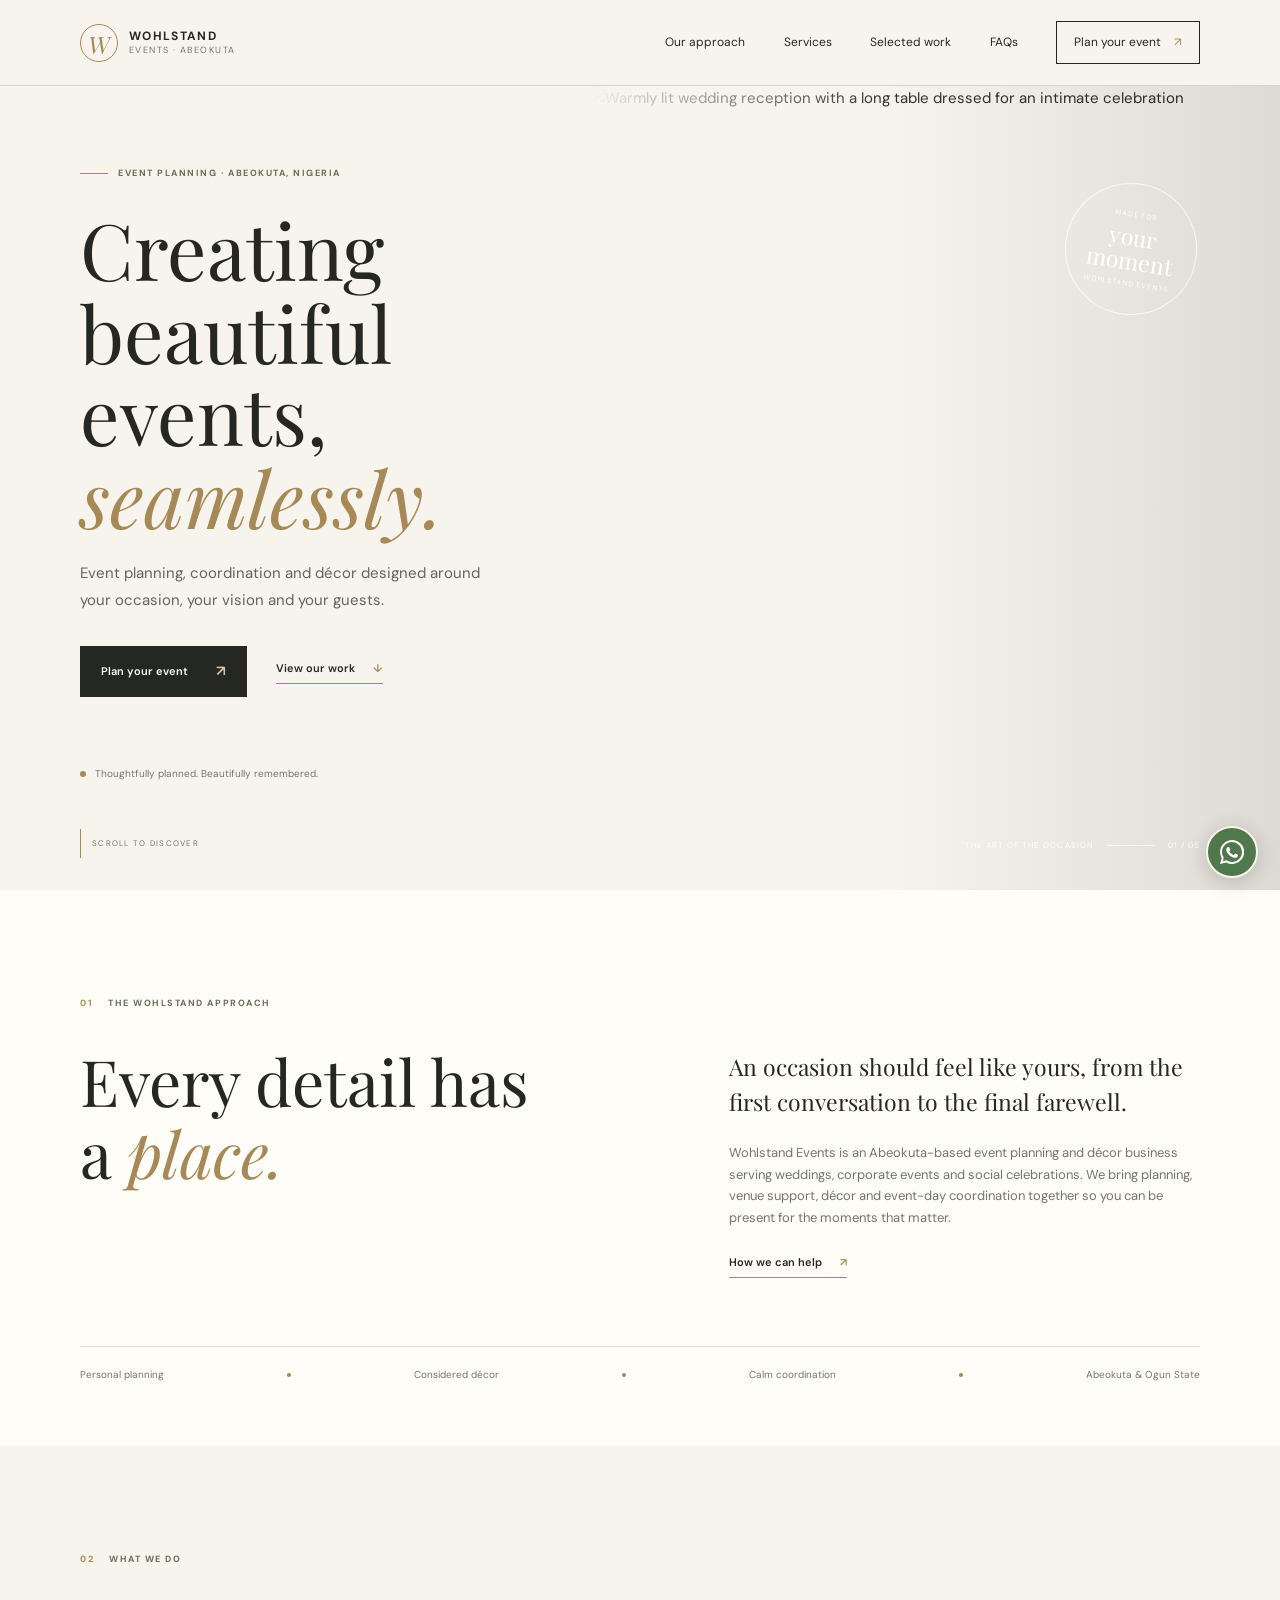
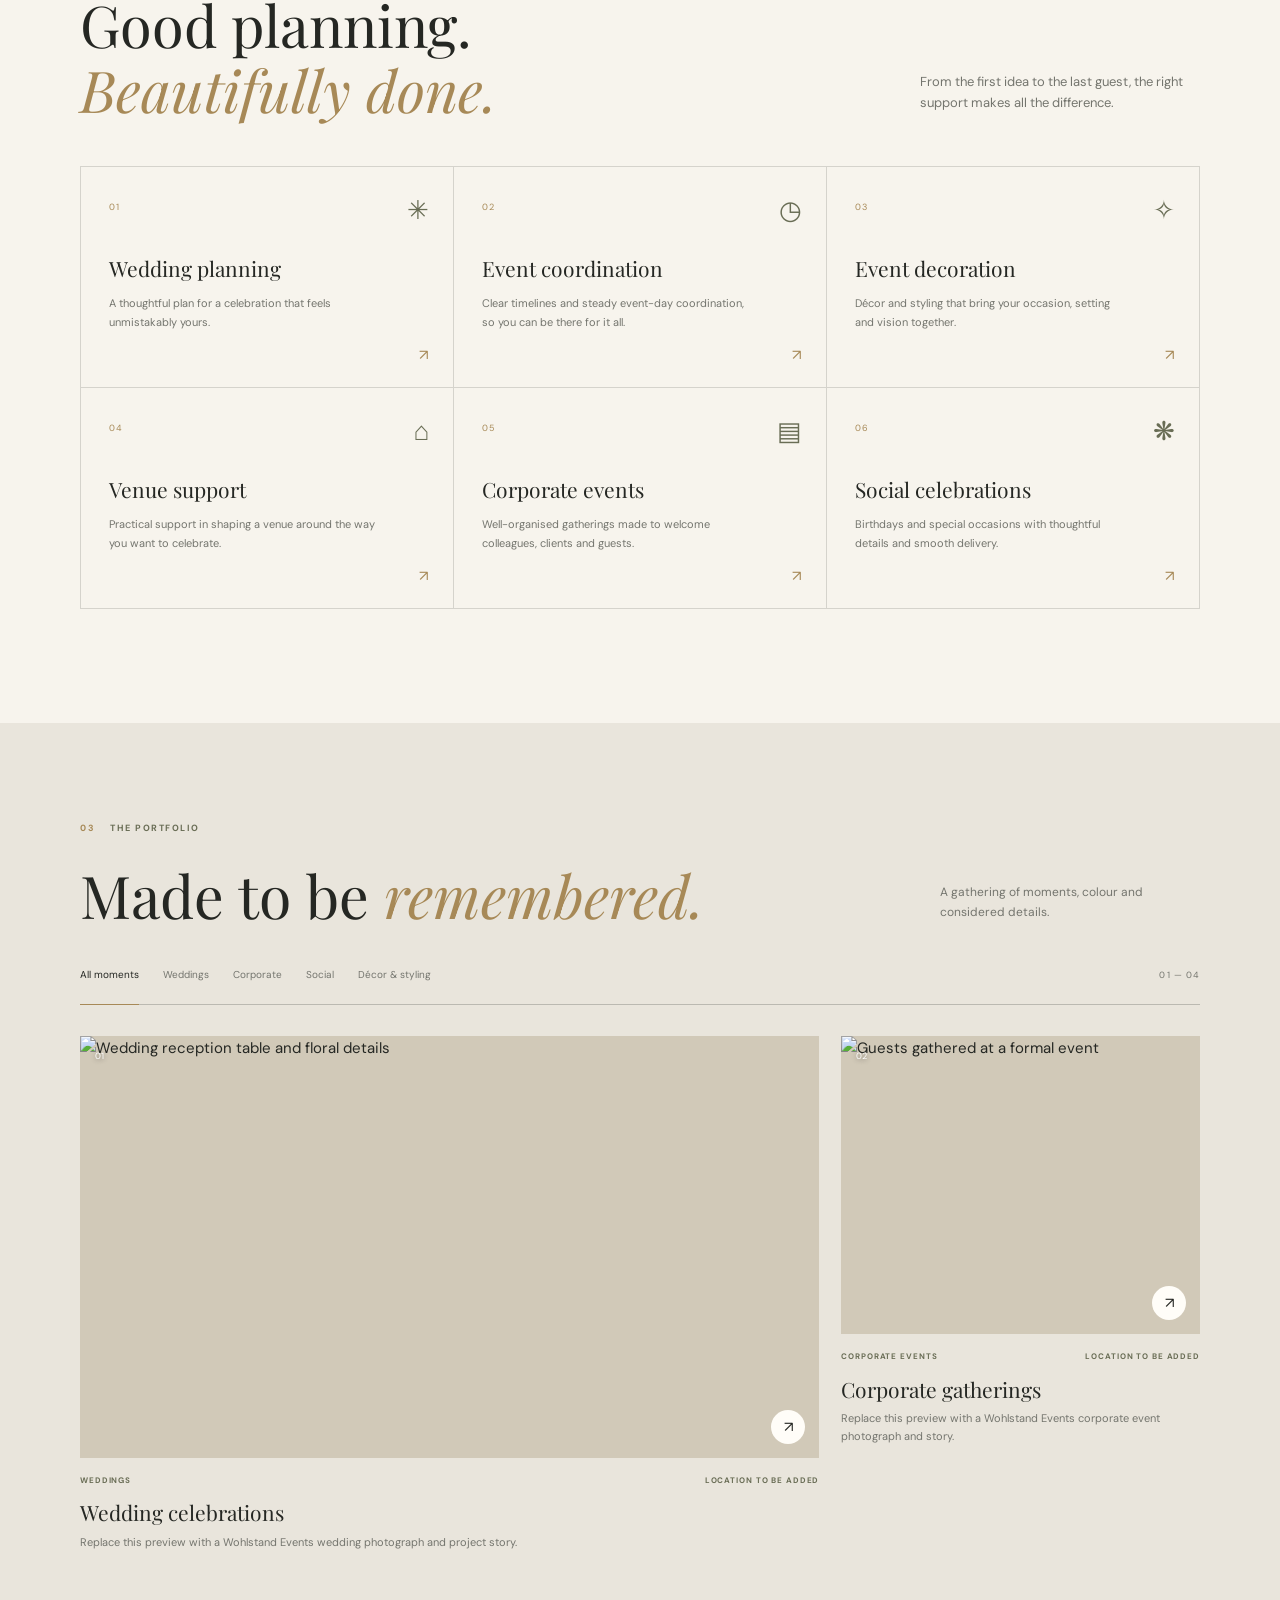
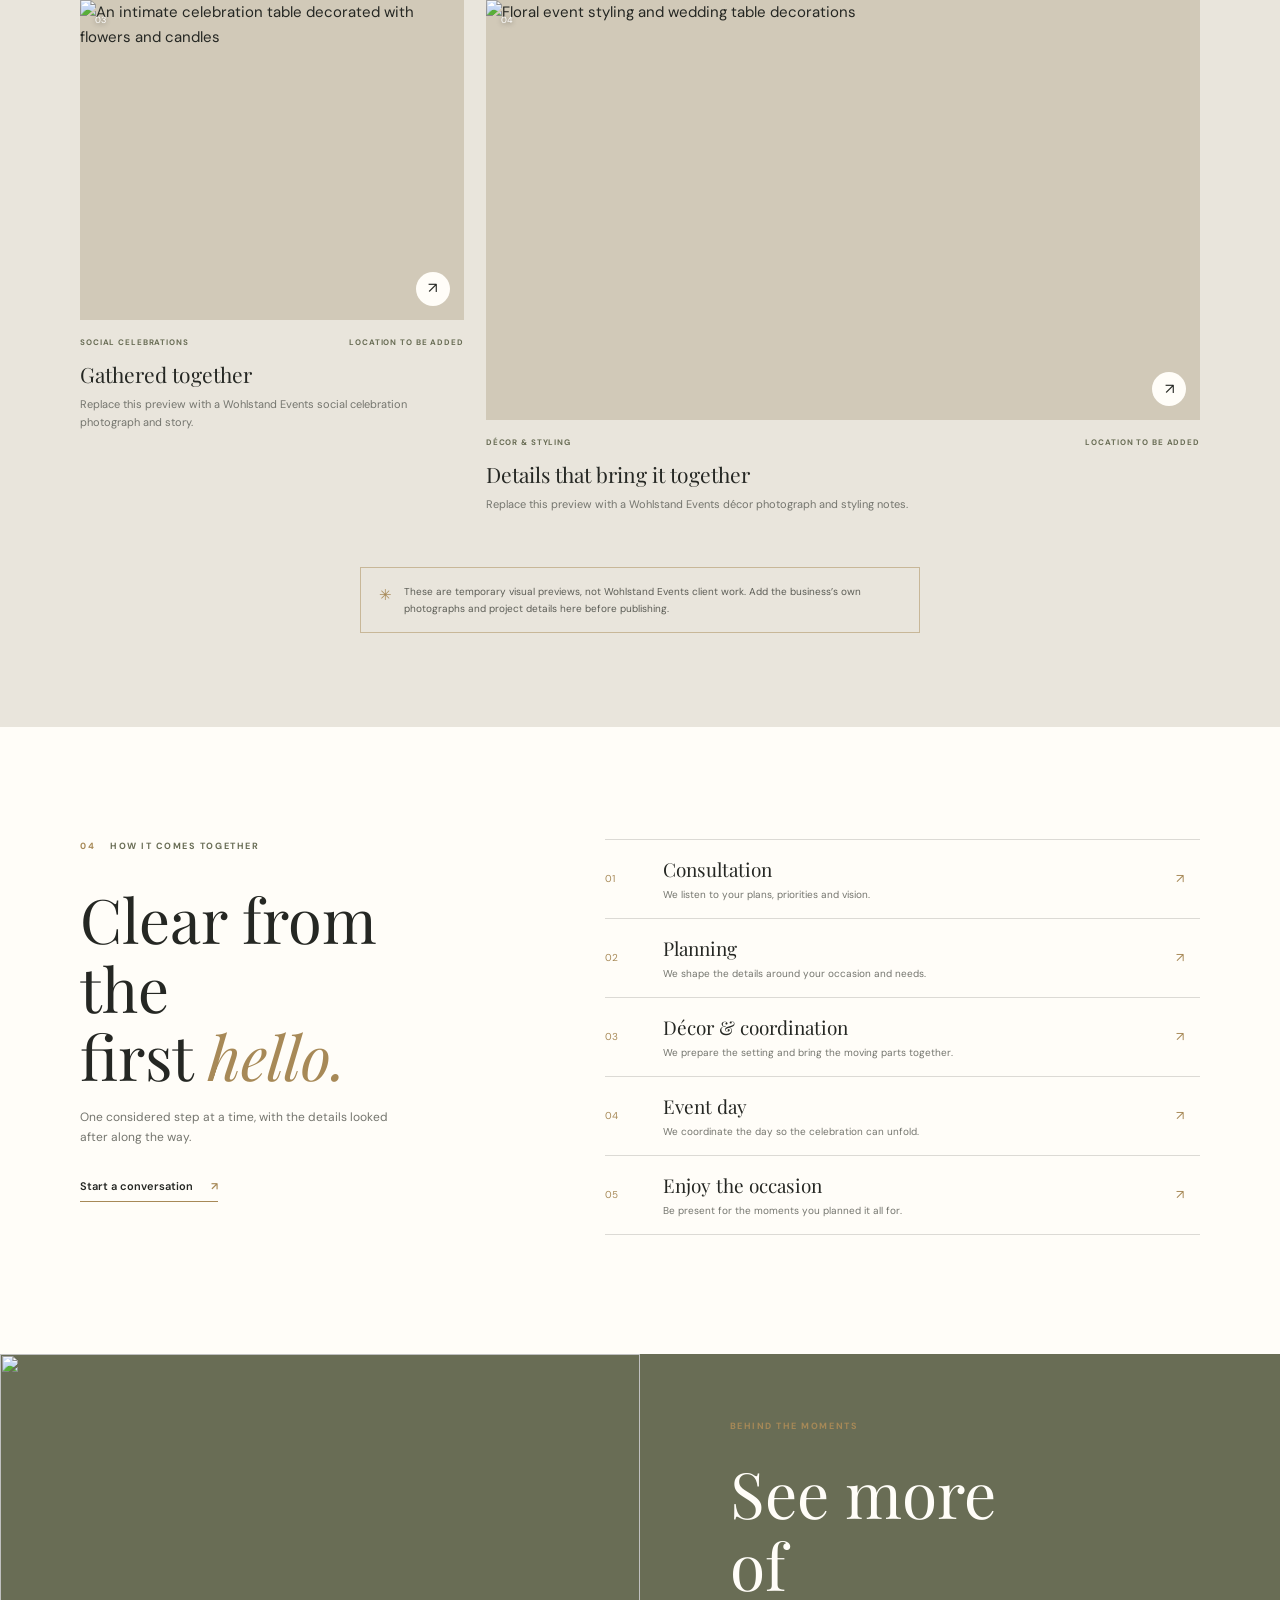
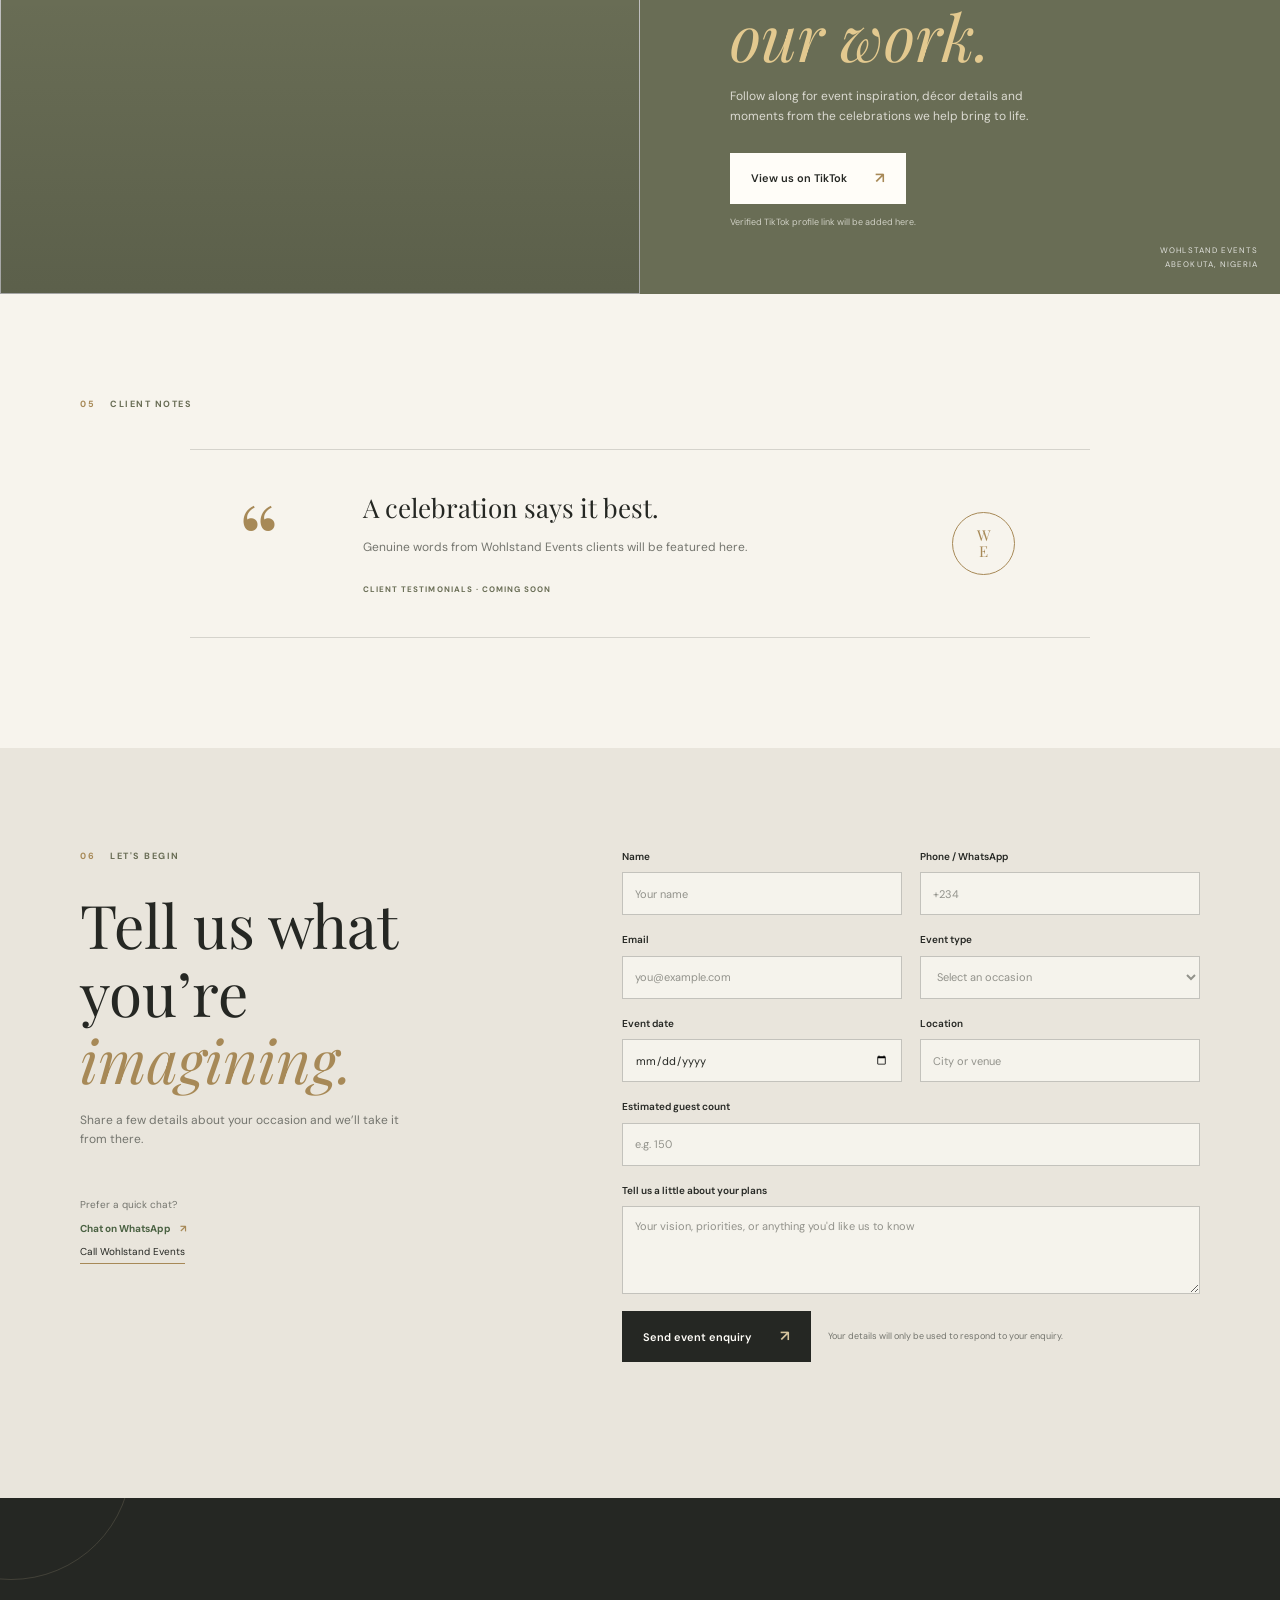
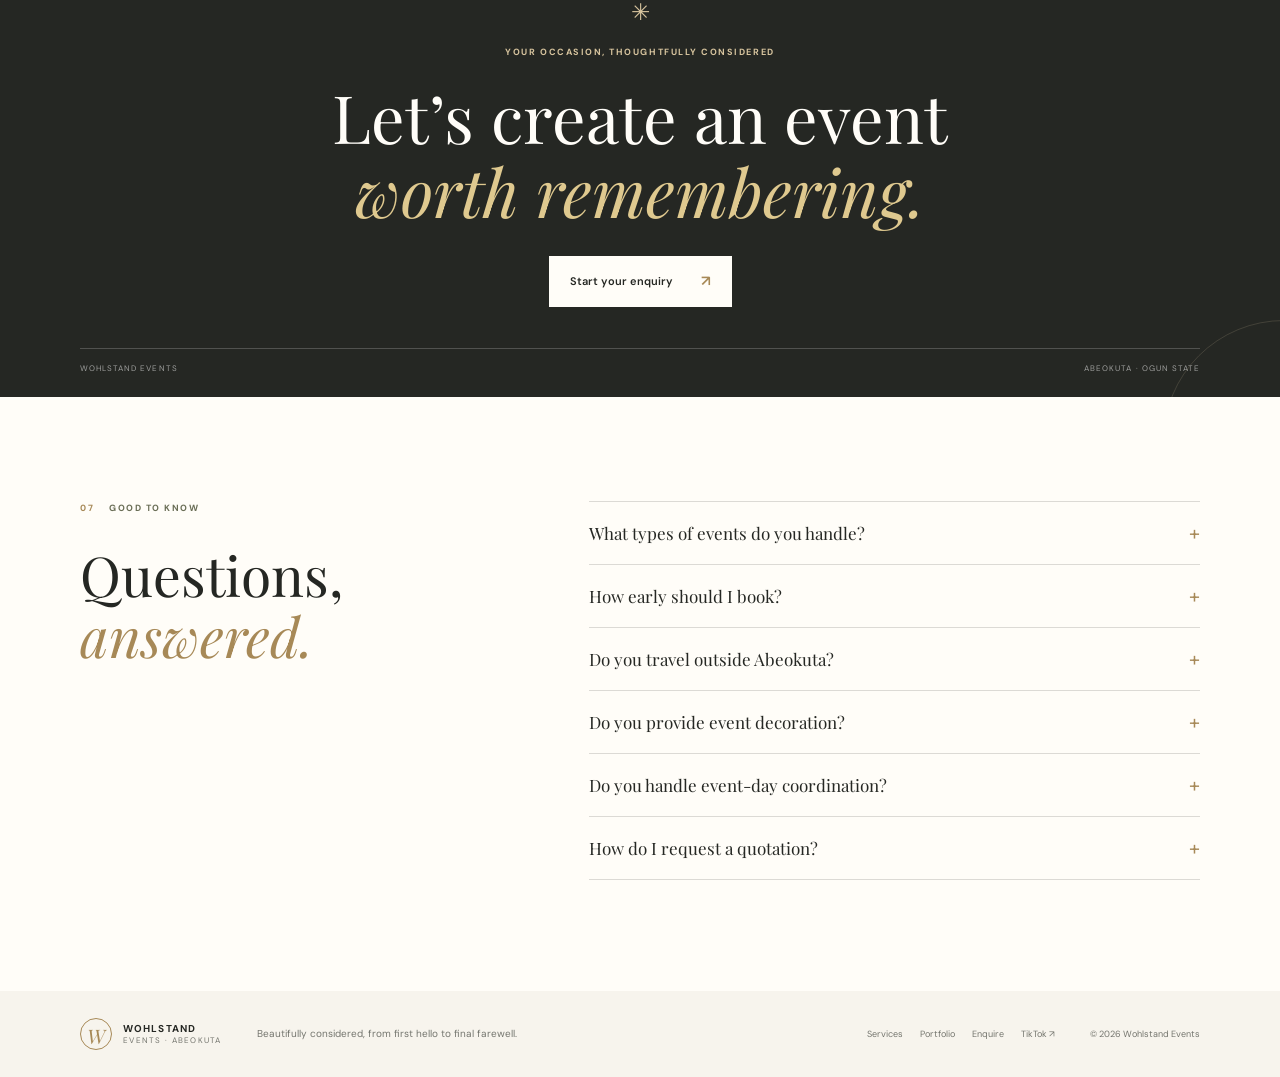
==== index.html @ e56409e3 "first commit" ====
<!doctype html>
<html lang="en">
  <head>
    <meta charset="utf-8">
    <meta name="viewport" content="width=device-width, initial-scale=1">
    <meta name="theme-color" content="#f7f4ed">
    <meta name="description" content="Wohlstand Events is an Abeokuta-based event planner and decorator for weddings, corporate events and social celebrations. Thoughtful planning, décor and coordination across Ogun State.">
    <meta name="keywords" content="event planner in Abeokuta, event decorator in Abeokuta, wedding planner Abeokuta, wedding decoration Abeokuta, event decoration Ogun State, event planner Ogun State">
    <meta property="og:type" content="website">
    <meta property="og:title" content="Wohlstand Events | Thoughtful Events, Seamlessly Delivered">
    <meta property="og:description" content="Event planning, coordination and décor designed around your occasion, your vision and your guests.">
    <meta property="og:image" content="https://images.unsplash.com/photo-1519741497674-611481863552?auto=format&fit=crop&w=1200&q=82">
    <title>Wohlstand Events | Event Planner & Decorator in Abeokuta</title>
    <link rel="preconnect" href="https://fonts.googleapis.com">
    <link rel="preconnect" href="https://fonts.gstatic.com" crossorigin>
    <link rel="preconnect" href="https://images.unsplash.com">
    <link href="https://fonts.googleapis.com/css2?family=DM+Sans:wght@400;500;600;700&family=Playfair+Display:wght@400;500;600&display=swap" rel="stylesheet">
    <link rel="stylesheet" href="styles.css">
    <script src="script.js" defer></script>
  </head>
  <body>
    <a class="skip-link" href="#main">Skip to content</a>
    <header class="site-header" id="top">
      <a class="wordmark" href="#top" aria-label="Wohlstand Events home">
        <span class="wordmark-mark" aria-hidden="true">W</span>
        <span class="wordmark-type"><strong>WOHLSTAND</strong><small>EVENTS · ABEOKUTA</small></span>
      </a>
      <button class="menu-toggle" type="button" aria-expanded="false" aria-controls="site-nav" aria-label="Open navigation">
        <span></span><span></span>
      </button>
      <nav class="site-nav" id="site-nav" aria-label="Main navigation">
        <a href="#about">Our approach</a>
        <a href="#services">Services</a>
        <a href="#portfolio">Selected work</a>
        <a href="#faq">FAQs</a>
        <a class="nav-cta" href="#enquiry">Plan your event <span aria-hidden="true">↗</span></a>
      </nav>
    </header>

    <main id="main">
      <section class="hero" aria-labelledby="hero-title">
        <div class="hero-copy">
          <p class="eyebrow"><span class="eyebrow-line"></span> EVENT PLANNING · ABEOKUTA, NIGERIA</p>
          <h1 id="hero-title">Creating beautiful<br>events, <em>seamlessly.</em></h1>
          <p class="hero-intro">Event planning, coordination and décor designed around your occasion, your vision and your guests.</p>
          <div class="hero-actions">
            <a class="button button-dark" href="#enquiry">Plan your event <span aria-hidden="true">↗</span></a>
            <a class="text-link" href="#portfolio">View our work <span aria-hidden="true">↓</span></a>
          </div>
          <div class="hero-note"><span class="note-dot"></span> Thoughtfully planned. Beautifully remembered.</div>
        </div>
        <div class="hero-visual">
          <img class="hero-image" src="https://images.unsplash.com/photo-1519741497674-611481863552?auto=format&fit=crop&w=1500&q=85" alt="Warmly lit wedding reception with a long table dressed for an intimate celebration" fetchpriority="high">
          <div class="hero-image-wash"></div>
          <div class="hero-photo-caption"><span>THE ART OF THE OCCASION</span><i></i><span>01 / 05</span></div>
          <div class="hero-stamp" aria-hidden="true"><span>MADE FOR</span><strong>your<br>moment</strong><span>WOHLSTAND EVENTS</span></div>
        </div>
        <a class="scroll-cue" href="#about" aria-label="Scroll to discover"><span></span> SCROLL TO DISCOVER</a>
      </section>

      <section class="intro-section section-pad" id="about">
        <div class="section-kicker"><span>01</span><span>THE WOHLSTAND APPROACH</span></div>
        <div class="intro-grid">
          <h2>Every detail has<br>a <em>place.</em></h2>
          <div class="intro-copy">
            <p class="lead">An occasion should feel like yours, from the first conversation to the final farewell.</p>
            <p>Wohlstand Events is an Abeokuta-based event planning and décor business serving weddings, corporate events and social celebrations. We bring planning, venue support, décor and event-day coordination together so you can be present for the moments that matter.</p>
            <a class="underlined-link" href="#services">How we can help <span aria-hidden="true">↗</span></a>
          </div>
        </div>
        <div class="approach-strip" aria-label="Our approach">
          <span>Personal planning</span><i></i><span>Considered décor</span><i></i><span>Calm coordination</span><i></i><span>Abeokuta & Ogun State</span>
        </div>
      </section>

      <section class="services-section section-pad" id="services">
        <div class="section-heading">
          <div><div class="section-kicker"><span>02</span><span>WHAT WE DO</span></div><h2>Good planning.<br><em>Beautifully done.</em></h2></div>
          <p>From the first idea to the last guest, the right support makes all the difference.</p>
        </div>
        <div class="services-grid">
          <article class="service-item"><span class="service-number">01</span><span class="service-symbol" aria-hidden="true">✳</span><h3>Wedding planning</h3><p>A thoughtful plan for a celebration that feels unmistakably yours.</p><a href="#enquiry" aria-label="Enquire about wedding planning">↗</a></article>
          <article class="service-item"><span class="service-number">02</span><span class="service-symbol" aria-hidden="true">◷</span><h3>Event coordination</h3><p>Clear timelines and steady event-day coordination, so you can be there for it all.</p><a href="#enquiry" aria-label="Enquire about event coordination">↗</a></article>
          <article class="service-item"><span class="service-number">03</span><span class="service-symbol" aria-hidden="true">✧</span><h3>Event decoration</h3><p>Décor and styling that bring your occasion, setting and vision together.</p><a href="#enquiry" aria-label="Enquire about event decoration">↗</a></article>
          <article class="service-item"><span class="service-number">04</span><span class="service-symbol" aria-hidden="true">⌂</span><h3>Venue support</h3><p>Practical support in shaping a venue around the way you want to celebrate.</p><a href="#enquiry" aria-label="Enquire about venue support">↗</a></article>
          <article class="service-item"><span class="service-number">05</span><span class="service-symbol" aria-hidden="true">▤</span><h3>Corporate events</h3><p>Well-organised gatherings made to welcome colleagues, clients and guests.</p><a href="#enquiry" aria-label="Enquire about corporate events">↗</a></article>
          <article class="service-item"><span class="service-number">06</span><span class="service-symbol" aria-hidden="true">❋</span><h3>Social celebrations</h3><p>Birthdays and special occasions with thoughtful details and smooth delivery.</p><a href="#enquiry" aria-label="Enquire about social celebrations">↗</a></article>
        </div>
      </section>

      <section class="portfolio-section" id="portfolio">
        <div class="portfolio-heading section-pad">
          <div class="section-kicker"><span>03</span><span>THE PORTFOLIO</span></div>
          <div class="portfolio-title-row"><h2>Made to be <em>remembered.</em></h2><p>A gathering of moments, colour and considered details.</p></div>
          <div class="portfolio-tools">
            <div class="filter-list" role="group" aria-label="Filter portfolio">
              <button class="filter-button is-active" type="button" data-filter="all" aria-pressed="true">All moments</button>
              <button class="filter-button" type="button" data-filter="weddings" aria-pressed="false">Weddings</button>
              <button class="filter-button" type="button" data-filter="corporate" aria-pressed="false">Corporate</button>
              <button class="filter-button" type="button" data-filter="social" aria-pressed="false">Social</button>
              <button class="filter-button" type="button" data-filter="decor" aria-pressed="false">Décor & styling</button>
            </div>
            <span class="portfolio-counter" id="portfolio-counter">01 — 04</span>
          </div>
        </div>
        <div class="portfolio-grid" id="portfolio-grid" aria-live="polite">
          <article class="portfolio-card portfolio-card-large" data-category="weddings" data-project="wedding-table">
            <button class="portfolio-image-button" type="button" aria-label="View wedding celebration details">
              <img src="https://images.unsplash.com/photo-1519741497674-611481863552?auto=format&fit=crop&w=1200&q=80" alt="Wedding reception table and floral details" loading="lazy">
              <span class="image-index">01</span><span class="image-open" aria-hidden="true">↗</span>
            </button>
            <div class="project-meta"><span>WEDDINGS</span><span>LOCATION TO BE ADDED</span></div>
            <h3>Wedding celebrations</h3><p>Replace this preview with a Wohlstand Events wedding photograph and project story.</p>
          </article>
          <article class="portfolio-card" data-category="corporate" data-project="corporate-gathering">
            <button class="portfolio-image-button" type="button" aria-label="View corporate event details">
              <img src="https://images.unsplash.com/photo-1511578314322-379afb476865?auto=format&fit=crop&w=900&q=80" alt="Guests gathered at a formal event" loading="lazy">
              <span class="image-index">02</span><span class="image-open" aria-hidden="true">↗</span>
            </button>
            <div class="project-meta"><span>CORPORATE EVENTS</span><span>LOCATION TO BE ADDED</span></div>
            <h3>Corporate gatherings</h3><p>Replace this preview with a Wohlstand Events corporate event photograph and story.</p>
          </article>
          <article class="portfolio-card" data-category="social" data-project="social-celebration">
            <button class="portfolio-image-button" type="button" aria-label="View social celebration details">
              <img src="https://images.unsplash.com/photo-1464366400600-7168b8af9bc3?auto=format&fit=crop&w=900&q=80" alt="An intimate celebration table decorated with flowers and candles" loading="lazy">
              <span class="image-index">03</span><span class="image-open" aria-hidden="true">↗</span>
            </button>
            <div class="project-meta"><span>SOCIAL CELEBRATIONS</span><span>LOCATION TO BE ADDED</span></div>
            <h3>Gathered together</h3><p>Replace this preview with a Wohlstand Events social celebration photograph and story.</p>
          </article>
          <article class="portfolio-card portfolio-card-tall" data-category="decor" data-project="decor-details">
            <button class="portfolio-image-button" type="button" aria-label="View event decoration details">
              <img src="https://images.unsplash.com/photo-1511285560929-80b456fea0bc?auto=format&fit=crop&w=1000&q=80" alt="Floral event styling and wedding table decorations" loading="lazy">
              <span class="image-index">04</span><span class="image-open" aria-hidden="true">↗</span>
            </button>
            <div class="project-meta"><span>DÉCOR & STYLING</span><span>LOCATION TO BE ADDED</span></div>
            <h3>Details that bring it together</h3><p>Replace this preview with a Wohlstand Events décor photograph and styling notes.</p>
          </article>
        </div>
        <div class="portfolio-note"><span class="note-asterisk">✳</span><p>These are temporary visual previews, not Wohlstand Events client work. Add the business’s own photographs and project details here before publishing.</p></div>
      </section>

      <section class="process-section section-pad" id="process">
        <div class="process-side"><div class="section-kicker"><span>04</span><span>HOW IT COMES TOGETHER</span></div><h2>Clear from the<br>first <em>hello.</em></h2><p>One considered step at a time, with the details looked after along the way.</p><a class="underlined-link" href="#enquiry">Start a conversation <span aria-hidden="true">↗</span></a></div>
        <ol class="process-list">
          <li><span>01</span><div><h3>Consultation</h3><p>We listen to your plans, priorities and vision.</p></div><span class="process-mark">↗</span></li>
          <li><span>02</span><div><h3>Planning</h3><p>We shape the details around your occasion and needs.</p></div><span class="process-mark">↗</span></li>
          <li><span>03</span><div><h3>Décor & coordination</h3><p>We prepare the setting and bring the moving parts together.</p></div><span class="process-mark">↗</span></li>
          <li><span>04</span><div><h3>Event day</h3><p>We coordinate the day so the celebration can unfold.</p></div><span class="process-mark">↗</span></li>
          <li><span>05</span><div><h3>Enjoy the occasion</h3><p>Be present for the moments you planned it all for.</p></div><span class="process-mark">↗</span></li>
        </ol>
      </section>

      <section class="social-section">
        <div class="social-photo" aria-hidden="true"><img src="https://images.unsplash.com/photo-1511285560929-80b456fea0bc?auto=format&fit=crop&w=1000&q=80" alt="" loading="lazy"></div>
        <div class="social-copy"><div class="section-kicker"><span>BEHIND THE MOMENTS</span></div><h2>See more of<br><em>our work.</em></h2><p>Follow along for event inspiration, décor details and moments from the celebrations we help bring to life.</p><a class="button button-light social-link" data-social-link href="#enquiry">View us on TikTok <span aria-hidden="true">↗</span></a><small class="social-note" data-social-note>Verified TikTok profile link will be added here.</small></div>
        <div class="social-side-note">WOHLSTAND EVENTS<br>ABEOKUTA, NIGERIA</div>
      </section>

      <section class="testimonials-section section-pad">
        <div class="section-kicker"><span>05</span><span>CLIENT NOTES</span></div>
        <div class="testimonial-frame"><span class="quote-mark" aria-hidden="true">“</span><div><p class="testimonial-title">A celebration says it best.</p><p class="testimonial-placeholder">Genuine words from Wohlstand Events clients will be featured here.</p><span class="testimonial-caption">CLIENT TESTIMONIALS · COMING SOON</span></div><span class="testimonial-seal" aria-hidden="true">W<br>E</span></div>
      </section>

      <section class="enquiry-section section-pad" id="enquiry">
        <div class="enquiry-intro"><div class="section-kicker"><span>06</span><span>LET'S BEGIN</span></div><h2>Tell us what<br>you’re <em>imagining.</em></h2><p>Share a few details about your occasion and we’ll take it from there.</p><div class="contact-alternatives"><span>Prefer a quick chat?</span><a class="whatsapp-inline" data-whatsapp-link href="#enquiry">Chat on WhatsApp <span aria-hidden="true">↗</span></a><a class="call-inline" data-phone-link href="#enquiry">Call Wohlstand Events</a></div></div>
        <form class="enquiry-form" id="enquiry-form">
          <div class="form-row"><label>Name<input name="name" autocomplete="name" placeholder="Your name" required></label><label>Phone / WhatsApp<input name="phone" type="tel" autocomplete="tel" placeholder="+234" required></label></div>
          <div class="form-row"><label>Email<input name="email" type="email" autocomplete="email" placeholder="you@example.com"></label><label>Event type<select name="eventType" required><option value="" disabled selected>Select an occasion</option><option>Wedding</option><option>Corporate event</option><option>Social celebration</option><option>Other</option></select></label></div>
          <div class="form-row"><label>Event date<input name="eventDate" type="date"></label><label>Location<input name="location" placeholder="City or venue"></label></div>
          <label>Estimated guest count<input name="guestCount" type="number" min="1" placeholder="e.g. 150"></label>
          <label>Tell us a little about your plans<textarea name="message" rows="3" placeholder="Your vision, priorities, or anything you'd like us to know"></textarea></label>
          <div class="form-submit-row"><button class="button button-dark" type="submit">Send event enquiry <span aria-hidden="true">↗</span></button><span class="form-privacy">Your details will only be used to respond to your enquiry.</span></div>
          <p class="form-status" id="form-status" role="status" aria-live="polite"></p>
        </form>
      </section>

      <section class="final-cta section-pad"><span class="final-flower" aria-hidden="true">✳</span><p class="eyebrow">YOUR OCCASION, THOUGHTFULLY CONSIDERED</p><h2>Let’s create an event<br><em>worth remembering.</em></h2><a class="button button-light" href="#enquiry">Start your enquiry <span aria-hidden="true">↗</span></a><div class="final-cta-bottom"><span>WOHLSTAND EVENTS</span><span>ABEOKUTA · OGUN STATE</span></div></section>

      <section class="faq-section section-pad" id="faq">
        <div class="faq-heading"><div class="section-kicker"><span>07</span><span>GOOD TO KNOW</span></div><h2>Questions, <em>answered.</em></h2></div>
        <div class="faq-list">
          <details><summary>What types of events do you handle?<span aria-hidden="true">+</span></summary><p>Wohlstand Events serves weddings, corporate events and social celebrations in Abeokuta and beyond.</p></details>
          <details><summary>How early should I book?<span aria-hidden="true">+</span></summary><p>Timing depends on your event date and the support you need. Reach out as soon as you have a date in mind so availability and next steps can be discussed.</p></details>
          <details><summary>Do you travel outside Abeokuta?<span aria-hidden="true">+</span></summary><p>Share your event location in the enquiry form and the team can confirm whether support is available for your destination.</p></details>
          <details><summary>Do you provide event decoration?<span aria-hidden="true">+</span></summary><p>Yes. Event decoration and styling are part of the services offered by Wohlstand Events.</p></details>
          <details><summary>Do you handle event-day coordination?<span aria-hidden="true">+</span></summary><p>Yes. Event coordination is available to help the day run smoothly and keep the details moving.</p></details>
          <details><summary>How do I request a quotation?<span aria-hidden="true">+</span></summary><p>Send an enquiry with your event type, date, location and a few details about what you have in mind. The team can follow up to discuss your needs.</p></details>
        </div>
      </section>
    </main>

    <footer class="site-footer"><a class="wordmark footer-wordmark" href="#top"><span class="wordmark-mark" aria-hidden="true">W</span><span class="wordmark-type"><strong>WOHLSTAND</strong><small>EVENTS · ABEOKUTA</small></span></a><span>Beautifully considered, from first hello to final farewell.</span><div class="footer-links"><a href="#services">Services</a><a href="#portfolio">Portfolio</a><a href="#enquiry">Enquire</a><a data-social-link href="#enquiry">TikTok ↗</a></div><small>© <span id="current-year"></span> Wohlstand Events</small></footer>

    <a class="whatsapp-float" data-whatsapp-link href="#enquiry" aria-label="Chat with Wohlstand Events on WhatsApp"><svg viewBox="0 0 24 24" aria-hidden="true"><path d="M20.5 3.5A11.8 11.8 0 0 0 12.1 0C5.5 0 .1 5.4.1 12c0 2.1.6 4.2 1.6 6L0 24l6.2-1.6a12 12 0 0 0 5.9 1.5h.1c6.6 0 12-5.4 12-12 0-3.2-1.3-6.2-3.7-8.4Zm-8.4 18.4h-.1c-1.8 0-3.6-.5-5.1-1.4l-.4-.2-3.7 1 1-3.6-.3-.4A9.8 9.8 0 0 1 2 12c0-5.5 4.5-10 10-10a10 10 0 0 1 10 10c0 5.5-4.4 9.9-9.9 9.9Zm5.5-7.4c-.3-.1-1.7-.8-2-.9-.3-.1-.5-.1-.7.2-.2.3-.7.9-.9 1.1-.2.2-.3.2-.6.1-.3-.1-1.2-.5-2.3-1.4-.8-.7-1.4-1.6-1.6-1.9-.2-.3 0-.4.1-.6l.4-.5c.1-.2.2-.3.3-.5.1-.2 0-.4 0-.5-.1-.1-.7-1.6-1-2.1-.2-.6-.5-.5-.7-.5h-.6c-.2 0-.5.1-.8.4-.3.3-1 1-1 2.4s1 2.8 1.1 3c.1.2 2 3.1 4.9 4.3.7.3 1.2.5 1.7.6.7.2 1.3.2 1.8.1.6-.1 1.7-.7 1.9-1.4.2-.7.2-1.3.2-1.4-.1-.2-.3-.3-.6-.4Z"/></svg></a>

    <dialog class="project-dialog" id="project-dialog" aria-labelledby="dialog-title"><button class="dialog-close" type="button" aria-label="Close project details">×</button><img class="dialog-image" id="dialog-image" src="" alt=""><div class="dialog-copy"><div class="project-meta"><span id="dialog-category"></span><span id="dialog-location"></span></div><h2 id="dialog-title"></h2><p id="dialog-description"></p><button class="share-project" type="button">Share this project <span aria-hidden="true">↗</span></button><p class="share-status" role="status" aria-live="polite"></p></div></dialog>
  </body>
</html>
---- styles.css ----
:root {
  color-scheme: light;
  --ivory: #f7f4ed;
  --paper: #fffdf8;
  --ink: #252723;
  --muted: #74756e;
  --gold: #a78957;
  --gold-light: #d7c49e;
  --olive: #696d55;
  --line: rgba(37, 39, 35, .16);
  --serif: "Playfair Display", Georgia, serif;
  --sans: "DM Sans", "Segoe UI", sans-serif;
  --page-pad: clamp(22px, 6.25vw, 96px);
}

* { box-sizing: border-box; }
html { scroll-behavior: smooth; scroll-padding-top: 88px; }
body { margin: 0; background: var(--ivory); color: var(--ink); font-family: var(--sans); font-size: 15px; line-height: 1.65; -webkit-font-smoothing: antialiased; }
body.dialog-open { overflow: hidden; }
img { display: block; width: 100%; height: 100%; object-fit: cover; }
a { color: inherit; text-decoration: none; }
button, input, select, textarea { color: inherit; font: inherit; }
button, a { -webkit-tap-highlight-color: transparent; }
button:focus-visible, a:focus-visible, input:focus-visible, select:focus-visible, textarea:focus-visible, summary:focus-visible { outline: 2px solid var(--gold); outline-offset: 4px; }
.skip-link { position: fixed; z-index: 50; top: 12px; left: 12px; padding: 10px 16px; transform: translateY(-150%); background: var(--ink); color: white; }
.skip-link:focus { transform: none; }
.site-header { position: relative; z-index: 10; display: flex; align-items: center; justify-content: space-between; min-height: 86px; padding: 0 var(--page-pad); border-bottom: 1px solid var(--line); background: var(--ivory); }
.wordmark { display: inline-flex; align-items: center; gap: 11px; }
.wordmark-mark { display: grid; width: 38px; height: 38px; place-items: center; border: 1px solid var(--gold); border-radius: 50%; color: var(--gold); font-family: var(--serif); font-size: 24px; font-style: italic; }
.wordmark-type { display: grid; gap: 1px; line-height: 1.15; }
.wordmark-type strong { font-size: 12px; font-weight: 700; letter-spacing: .11em; }
.wordmark-type small { color: var(--muted); font-size: 9px; letter-spacing: .16em; }
.site-nav { display: flex; align-items: center; gap: clamp(18px, 3vw, 44px); font-size: 12px; }
.site-nav > a:not(.nav-cta) { transition: color .2s ease; }
.site-nav > a:not(.nav-cta):hover { color: var(--gold); }
.nav-cta { padding: 11px 17px; border: 1px solid var(--ink); transition: background .2s ease, color .2s ease; }
.nav-cta:hover { background: var(--ink); color: var(--paper); }
.nav-cta span { padding-left: 10px; color: var(--gold); }
.menu-toggle { display: none; }

.hero { position: relative; display: grid; grid-template-columns: .92fr 1.08fr; min-height: min(710px, calc(100svh - 86px)); padding: 0 var(--page-pad); overflow: hidden; }
.hero-copy { position: relative; z-index: 2; align-self: center; padding: 80px 0 108px; animation: arrive .8s both; }
.eyebrow, .section-kicker { display: flex; align-items: center; gap: 10px; color: var(--olive); font-size: 9px; font-weight: 700; letter-spacing: .17em; }
.eyebrow-line { width: 28px; height: 1px; background: var(--gold); }
h1, h2, h3, p { margin-top: 0; }
.hero h1 { margin: 27px 0 21px; font-family: var(--serif); font-size: clamp(49px, 6.1vw, 88px); font-weight: 400; letter-spacing: 0; line-height: 1.06; }
h1 em, h2 em { color: var(--gold); font-weight: 400; }
.hero-intro { max-width: 430px; margin-bottom: 32px; color: #62645e; font-size: 15px; line-height: 1.8; }
.hero-actions { display: flex; align-items: center; gap: 29px; }
.button { display: inline-flex; min-height: 51px; align-items: center; justify-content: center; gap: 28px; padding: 0 20px; border: 1px solid transparent; font-size: 11px; font-weight: 600; transition: transform .2s ease, background .2s ease, color .2s ease; }
.button:hover { transform: translateY(-2px); }
.button-dark { background: var(--ink); color: var(--paper); }
.button-dark:hover { background: var(--olive); }
.button span { color: var(--gold-light); font-size: 15px; }
.text-link, .underlined-link { display: inline-flex; align-items: center; gap: 18px; border-bottom: 1px solid var(--gold); padding-bottom: 6px; font-size: 11px; font-weight: 600; }
.text-link span, .underlined-link span { color: var(--gold); }
.hero-note { display: flex; align-items: center; gap: 9px; margin-top: 69px; color: var(--muted); font-size: 10px; }
.note-dot { width: 6px; height: 6px; border-radius: 50%; background: var(--gold); }
.hero-visual { position: absolute; inset: 0 0 0 46%; }
.hero-image { position: absolute; inset: 0; object-position: center 54%; }
.hero-image-wash { position: absolute; inset: 0; background: linear-gradient(90deg, var(--ivory) 0%, rgba(247,244,237,.72) 10%, rgba(247,244,237,.06) 42%, rgba(34,35,31,.12) 100%); }
.hero-photo-caption { position: absolute; right: var(--page-pad); bottom: 38px; display: flex; align-items: center; gap: 13px; color: white; font-size: 8px; letter-spacing: .13em; }
.hero-photo-caption i { width: 48px; height: 1px; background: rgba(255,255,255,.7); }
.hero-stamp { position: absolute; right: 12%; top: 12%; display: grid; width: 132px; height: 132px; align-content: center; justify-items: center; gap: 5px; border: 1px solid rgba(255,255,255,.75); border-radius: 50%; color: white; text-align: center; transform: rotate(9deg); }
.hero-stamp span { font-size: 7px; letter-spacing: .13em; }
.hero-stamp strong { font-family: var(--serif); font-size: 23px; font-weight: 400; line-height: 1.04; }
.scroll-cue { position: absolute; bottom: 32px; left: var(--page-pad); display: flex; align-items: center; gap: 11px; color: var(--muted); font-size: 8px; letter-spacing: .16em; }
.scroll-cue span { width: 1px; height: 29px; background: var(--gold); }

.section-pad { padding-right: var(--page-pad); padding-left: var(--page-pad); }
.intro-section { padding-top: 106px; padding-bottom: 62px; background: var(--paper); }
.section-kicker { gap: 15px; }
.section-kicker span:first-child { color: var(--gold); }
.intro-grid { display: grid; grid-template-columns: 1fr .86fr; gap: 8vw; align-items: start; margin: 34px 0 68px; }
.intro-grid h2, .section-heading h2, .process-side h2, .social-copy h2, .faq-heading h2, .enquiry-intro h2, .final-cta h2 { margin: 0; font-family: var(--serif); font-size: clamp(42px, 5vw, 69px); font-weight: 400; line-height: 1.12; }
.intro-copy { max-width: 510px; padding-top: 5px; }
.intro-copy p { color: var(--muted); font-size: 13px; }
.intro-copy .lead { color: var(--ink); font-family: var(--serif); font-size: 23px; line-height: 1.5; }
.intro-copy .underlined-link { margin-top: 12px; }
.approach-strip { display: flex; align-items: center; justify-content: space-between; gap: 17px; padding: 20px 0 0; border-top: 1px solid var(--line); color: var(--muted); font-size: 10px; }
.approach-strip i { width: 4px; height: 4px; border-radius: 50%; background: var(--gold); }

.services-section { padding-top: 106px; padding-bottom: 114px; }
.section-heading { display: flex; justify-content: space-between; align-items: end; margin-bottom: 45px; }
.section-heading h2 { margin-top: 26px; font-size: clamp(42px, 4.5vw, 63px); }
.section-heading > p { max-width: 280px; margin: 0 0 8px; color: var(--muted); font-size: 13px; }
.services-grid { display: grid; grid-template-columns: repeat(3, 1fr); border-top: 1px solid var(--line); border-left: 1px solid var(--line); }
.service-item { position: relative; min-height: 221px; padding: 26px 28px 25px; border-right: 1px solid var(--line); border-bottom: 1px solid var(--line); transition: background .25s ease; }
.service-item:hover { background: rgba(255,253,248,.7); }
.service-number { color: var(--gold); font-size: 9px; letter-spacing: .09em; }
.service-symbol { position: absolute; top: 21px; right: 24px; color: var(--olive); font-family: var(--serif); font-size: 26px; }
.service-item h3 { margin: 33px 0 8px; font-family: var(--serif); font-size: 21px; font-weight: 400; }
.service-item p { max-width: 270px; margin: 0; color: var(--muted); font-size: 11px; line-height: 1.75; }
.service-item > a { position: absolute; right: 25px; bottom: 20px; color: var(--gold); }

.portfolio-section { padding-top: 98px; padding-bottom: 94px; background: #e9e5dc; }
.portfolio-title-row { display: flex; align-items: end; justify-content: space-between; gap: 24px; margin: 27px 0 35px; }
.portfolio-title-row h2 { margin: 0; font-family: var(--serif); font-size: clamp(38px, 4.6vw, 66px); font-weight: 400; line-height: 1.1; }
.portfolio-title-row p { max-width: 260px; margin: 0 0 5px; color: var(--muted); font-size: 12px; }
.portfolio-tools { display: flex; align-items: center; justify-content: space-between; gap: 24px; padding-bottom: 16px; border-bottom: 1px solid rgba(37,39,35,.23); }
.filter-list { display: flex; flex-wrap: wrap; gap: 8px 24px; }
.filter-button { position: relative; padding: 4px 0; border: 0; background: transparent; color: var(--muted); cursor: pointer; font-size: 10px; }
.filter-button::after { position: absolute; right: 0; bottom: -17px; left: 0; height: 1px; background: transparent; content: ""; }
.filter-button.is-active { color: var(--ink); }
.filter-button.is-active::after { background: var(--gold); }
.portfolio-counter { flex: 0 0 auto; color: var(--muted); font-size: 9px; letter-spacing: .12em; }
.portfolio-grid { display: grid; grid-template-columns: 1.07fr .93fr 1fr; gap: 49px 22px; align-items: start; margin: 31px var(--page-pad) 0; }
.portfolio-card { min-width: 0; }
.portfolio-card-large { grid-column: span 2; }
.portfolio-card-tall { grid-column: 2 / span 2; }
.portfolio-card.is-hidden { display: none; }
.portfolio-image-button { position: relative; display: block; width: 100%; aspect-ratio: 1.2; padding: 0; overflow: hidden; border: 0; background: #d1c9b8; cursor: pointer; text-align: left; }
.portfolio-card-large .portfolio-image-button { aspect-ratio: 1.75; }
.portfolio-card-tall .portfolio-image-button { aspect-ratio: 1.7; }
.portfolio-image-button img { transition: transform .6s cubic-bezier(.2,.75,.25,1); }
.portfolio-image-button:hover img { transform: scale(1.04); }
.image-index { position: absolute; top: 13px; left: 15px; color: white; font-size: 9px; text-shadow: 0 1px 5px rgba(0,0,0,.45); }
.image-open { position: absolute; right: 14px; bottom: 14px; display: grid; width: 34px; height: 34px; place-items: center; border-radius: 50%; background: var(--paper); color: var(--ink); transition: transform .2s ease; }
.portfolio-image-button:hover .image-open { transform: rotate(45deg); }
.project-meta { display: flex; justify-content: space-between; gap: 10px; margin-top: 16px; color: var(--olive); font-size: 8px; font-weight: 700; letter-spacing: .11em; }
.portfolio-card h3 { margin: 8px 0 3px; font-family: var(--serif); font-size: 21px; font-weight: 400; }
.portfolio-card p { max-width: 480px; margin-bottom: 0; color: var(--muted); font-size: 11px; }
.portfolio-note { display: flex; max-width: 560px; align-items: flex-start; gap: 12px; margin: 54px auto 0; padding: 15px 18px; border: 1px solid rgba(167,137,87,.5); color: #5b5c55; }
.portfolio-note p { margin: 0; font-size: 10px; line-height: 1.7; }
.note-asterisk { color: var(--gold); }

.process-section { display: grid; grid-template-columns: .8fr 1.2fr; gap: 10vw; padding-top: 112px; padding-bottom: 119px; background: var(--paper); }
.process-side h2 { margin: 31px 0 17px; font-size: clamp(44px, 4.8vw, 66px); }
.process-side > p { max-width: 320px; margin-bottom: 25px; color: var(--muted); font-size: 12px; }
.process-list { margin: 0; padding: 0; list-style: none; border-top: 1px solid var(--line); }
.process-list li { display: grid; grid-template-columns: 38px 1fr 24px; align-items: center; gap: 20px; min-height: 79px; border-bottom: 1px solid var(--line); }
.process-list li > span:first-child { color: var(--gold); font-size: 10px; }
.process-list h3 { margin: 0 0 2px; font-family: var(--serif); font-size: 19px; font-weight: 400; }
.process-list p { margin: 0; color: var(--muted); font-size: 10px; }
.process-mark { color: var(--gold); font-size: 13px; }

.social-section { position: relative; display: grid; min-height: 450px; grid-template-columns: 1fr 1fr; background: var(--olive); color: var(--paper); overflow: hidden; }
.social-photo { position: relative; min-height: 450px; overflow: hidden; }
.social-photo::after { position: absolute; inset: 0; background: linear-gradient(0deg, rgba(22,26,21,.16), transparent 55%); content: ""; }
.social-photo img { object-position: center 43%; }
.social-copy { align-self: center; max-width: 490px; padding: 65px 7vw; }
.social-copy .section-kicker { color: #e0d7c4; }
.social-copy h2 { margin: 23px 0 15px; font-size: clamp(44px, 5vw, 69px); }
.social-copy h2 em { color: #e3c98f; }
.social-copy > p { max-width: 390px; margin-bottom: 26px; color: rgba(255,253,248,.76); font-size: 12px; }
.button-light { background: var(--paper); color: var(--ink); }
.button-light:hover { background: #e5d8bb; }
.button-light span { color: var(--gold); }
.social-note { display: block; margin-top: 11px; color: rgba(255,253,248,.68); font-size: 9px; }
.social-side-note { position: absolute; right: 22px; bottom: 23px; color: rgba(255,255,255,.8); font-size: 8px; letter-spacing: .13em; line-height: 1.7; text-align: right; }

.testimonials-section { padding-top: 103px; padding-bottom: 110px; }
.testimonial-frame { display: grid; grid-template-columns: 100px 1fr 90px; align-items: center; gap: 25px; max-width: 900px; margin: 37px auto 0; padding: 37px 48px; border-top: 1px solid var(--line); border-bottom: 1px solid var(--line); }
.quote-mark { align-self: start; color: var(--gold); font-family: var(--serif); font-size: 100px; line-height: 1; }
.testimonial-title { margin: 0 0 8px; font-family: var(--serif); font-size: 26px; }
.testimonial-placeholder { margin: 0 0 17px; color: var(--muted); font-size: 12px; }
.testimonial-caption { color: var(--olive); font-size: 8px; font-weight: 700; letter-spacing: .13em; }
.testimonial-seal { display: grid; width: 63px; height: 63px; place-items: center; border: 1px solid var(--gold); border-radius: 50%; color: var(--gold); font-family: var(--serif); font-size: 15px; line-height: 1.1; text-align: center; }

.enquiry-section { display: grid; grid-template-columns: .85fr 1.15fr; gap: 9vw; padding-top: 101px; padding-bottom: 106px; background: #e9e5dc; }
.enquiry-intro h2 { margin: 28px 0 17px; font-size: clamp(43px, 4.7vw, 65px); }
.enquiry-intro > p { max-width: 330px; color: var(--muted); font-size: 12px; }
.contact-alternatives { display: grid; justify-items: start; gap: 7px; margin-top: 47px; font-size: 10px; }
.contact-alternatives > span { color: var(--muted); }
.whatsapp-inline { color: #4b6243; font-weight: 700; }
.whatsapp-inline span { padding-left: 7px; color: var(--gold); }
.call-inline { border-bottom: 1px solid var(--gold); padding-bottom: 2px; }
.enquiry-form { display: grid; align-content: start; gap: 17px; }
.form-row { display: grid; grid-template-columns: 1fr 1fr; gap: 18px; }
.enquiry-form label { display: grid; gap: 7px; color: var(--ink); font-size: 10px; font-weight: 600; }
.enquiry-form input, .enquiry-form select, .enquiry-form textarea { width: 100%; min-height: 43px; padding: 10px 12px; border: 1px solid rgba(37,39,35,.24); border-radius: 0; background: rgba(255,253,248,.58); color: var(--ink); font-size: 11px; font-weight: 400; }
.enquiry-form input::placeholder, .enquiry-form textarea::placeholder { color: #92928b; }
.enquiry-form textarea { min-height: 88px; resize: vertical; }
.enquiry-form select:invalid { color: #92928b; }
.form-submit-row { display: flex; align-items: center; gap: 17px; flex-wrap: wrap; }
.form-privacy { color: var(--muted); font-size: 9px; }
.form-status { min-height: 19px; margin: -6px 0 0; color: var(--olive); font-size: 11px; }

.final-cta { position: relative; display: grid; justify-items: center; padding-top: 96px; padding-bottom: 90px; background: var(--ink); color: var(--paper); text-align: center; overflow: hidden; }
.final-cta::before, .final-cta::after { position: absolute; width: 240px; height: 240px; border: 1px solid rgba(215,196,158,.17); border-radius: 50%; content: ""; }
.final-cta::before { top: -160px; left: -110px; }
.final-cta::after { right: -125px; bottom: -165px; }
.final-flower { color: var(--gold-light); font-size: 23px; }
.final-cta .eyebrow { margin: 13px 0 20px; color: var(--gold-light); }
.final-cta h2 { margin-bottom: 27px; font-size: clamp(42px, 5.2vw, 72px); }
.final-cta h2 em { color: #dfc98f; }
.final-cta-bottom { position: absolute; right: var(--page-pad); bottom: 22px; left: var(--page-pad); display: flex; justify-content: space-between; padding-top: 13px; border-top: 1px solid rgba(255,255,255,.2); color: rgba(255,255,255,.55); font-size: 8px; letter-spacing: .13em; }

.faq-section { display: grid; grid-template-columns: .8fr 1.2fr; gap: 8vw; padding-top: 104px; padding-bottom: 111px; background: var(--paper); }
.faq-heading h2 { margin-top: 28px; font-size: clamp(40px, 4.3vw, 59px); }
.faq-list { border-top: 1px solid var(--line); }
.faq-list details { border-bottom: 1px solid var(--line); }
.faq-list summary { display: flex; align-items: center; justify-content: space-between; gap: 20px; min-height: 62px; cursor: pointer; font-family: var(--serif); font-size: 17px; list-style: none; }
.faq-list summary::-webkit-details-marker { display: none; }
.faq-list summary span { color: var(--gold); font-family: var(--sans); font-size: 20px; transition: transform .2s ease; }
.faq-list details[open] summary span { transform: rotate(45deg); }
.faq-list details p { max-width: 540px; margin: -2px 38px 19px 0; color: var(--muted); font-size: 11px; }

.site-footer { display: grid; grid-template-columns: auto 1fr auto auto; align-items: center; gap: 35px; padding: 27px var(--page-pad); background: var(--ivory); }
.footer-wordmark .wordmark-mark { width: 32px; height: 32px; font-size: 20px; }
.footer-wordmark .wordmark-type strong { font-size: 10px; }
.footer-wordmark .wordmark-type small { font-size: 8px; }
.site-footer > span { color: var(--muted); font-size: 10px; }
.footer-links { display: flex; gap: 17px; color: var(--muted); font-size: 9px; }
.site-footer > small { color: var(--muted); font-size: 9px; }
.whatsapp-float { position: fixed; z-index: 9; right: 22px; bottom: 22px; display: grid; width: 52px; height: 52px; place-items: center; border: 2px solid var(--ivory); border-radius: 50%; background: #51774d; box-shadow: 0 4px 20px rgba(28,36,26,.2); transition: transform .2s ease; }
.whatsapp-float:hover { transform: translateY(-3px); }
.whatsapp-float svg { width: 24px; height: 24px; fill: white; }

.project-dialog { position: fixed; width: min(850px, calc(100% - 32px)); max-width: none; max-height: min(90svh, 850px); padding: 0; border: 0; background: var(--paper); color: var(--ink); box-shadow: 0 20px 80px rgba(0,0,0,.25); }
.project-dialog::backdrop { background: rgba(22,24,20,.72); backdrop-filter: blur(3px); }
.dialog-close { position: absolute; z-index: 2; top: 12px; right: 12px; width: 39px; height: 39px; border: 0; border-radius: 50%; background: var(--paper); cursor: pointer; font-size: 24px; }
.dialog-image { max-height: 52vh; object-position: center; }
.dialog-copy { padding: 25px 32px 31px; }
.dialog-copy .project-meta { margin-top: 0; }
.dialog-copy h2 { margin: 10px 0; font-family: var(--serif); font-size: 30px; font-weight: 400; }
.dialog-copy > p { max-width: 600px; color: var(--muted); font-size: 12px; }
.share-project { padding: 9px 0; border: 0; border-bottom: 1px solid var(--gold); background: transparent; cursor: pointer; font-size: 10px; font-weight: 600; }
.share-project span { padding-left: 8px; color: var(--gold); }
.share-status { min-height: 15px; margin: 7px 0 0; font-size: 10px !important; }

@keyframes arrive { from { opacity: 0; transform: translateY(15px); } to { opacity: 1; transform: translateY(0); } }
@media (prefers-reduced-motion: reduce) { *, *::before, *::after { scroll-behavior: auto !important; animation-duration: .01ms !important; animation-iteration-count: 1 !important; transition-duration: .01ms !important; } }

@media (min-width: 1500px) { .hero { min-height: 760px; } }
@media (max-width: 900px) {
  :root { --page-pad: 6vw; }
  .site-nav { gap: 17px; }
  .hero { min-height: 625px; grid-template-columns: 1fr; }
  .hero-copy { max-width: 60%; }
  .hero-visual { left: 39%; }
  .hero h1 { font-size: clamp(50px, 7vw, 74px); }
  .services-grid { grid-template-columns: repeat(2, 1fr); }
  .portfolio-grid { gap: 38px 16px; }
  .process-section, .enquiry-section, .faq-section { gap: 6vw; }
  .site-footer { grid-template-columns: auto 1fr auto; }
  .site-footer > small { grid-column: 2 / 4; justify-self: end; }
}
@media (max-width: 680px) {
  :root { --page-pad: 22px; }
  html { scroll-padding-top: 68px; }
  .site-header { min-height: 68px; }
  .wordmark-mark { width: 34px; height: 34px; }
  .menu-toggle { display: grid; gap: 6px; width: 42px; height: 42px; align-content: center; justify-items: center; border: 1px solid var(--line); background: transparent; }
  .menu-toggle span { width: 17px; height: 1px; background: var(--ink); transition: transform .2s ease; }
  .menu-toggle[aria-expanded="true"] span:first-child { transform: translateY(3.5px) rotate(45deg); }
  .menu-toggle[aria-expanded="true"] span:last-child { transform: translateY(-3.5px) rotate(-45deg); }
  .site-nav { position: absolute; top: 67px; right: 0; left: 0; display: none; align-items: stretch; gap: 0; padding: 5px var(--page-pad) 18px; border-bottom: 1px solid var(--line); background: var(--ivory); }
  .site-nav.is-open { display: grid; }
  .site-nav > a:not(.nav-cta) { padding: 12px 0; border-bottom: 1px solid var(--line); }
  .nav-cta { margin-top: 13px; text-align: center; }
  .hero { min-height: 720px; align-content: start; padding-top: 44px; }
  .hero-copy { align-self: start; max-width: 100%; padding: 0 0 0; }
  .eyebrow { font-size: 8px; }
  .hero h1 { margin: 20px 0 14px; font-size: clamp(48px, 13.3vw, 72px); }
  .hero-intro { max-width: 335px; margin-bottom: 23px; font-size: 13px; }
  .hero-actions { gap: 20px; }
  .button { min-height: 46px; padding: 0 15px; font-size: 10px; }
  .text-link { gap: 9px; font-size: 10px; }
  .hero-note { margin-top: 21px; font-size: 9px; }
  .hero-visual { top: 332px; right: 0; bottom: 0; left: 18%; }
  .hero-image-wash { background: linear-gradient(180deg, var(--ivory) 0%, rgba(247,244,237,.08) 28%, rgba(34,35,31,.08) 100%); }
  .hero-stamp { top: 16%; right: 8%; width: 98px; height: 98px; }
  .hero-stamp strong { font-size: 19px; }
  .hero-photo-caption { right: 22px; bottom: 17px; font-size: 7px; }
  .scroll-cue { bottom: 17px; left: 22px; font-size: 7px; }
  .scroll-cue span { height: 21px; }
  .intro-section, .services-section, .portfolio-section, .process-section, .testimonials-section, .enquiry-section, .faq-section { padding-top: 72px; padding-bottom: 76px; }
  .intro-grid { grid-template-columns: 1fr; gap: 24px; margin: 27px 0 34px; }
  .intro-grid h2, .section-heading h2, .process-side h2, .social-copy h2, .faq-heading h2, .enquiry-intro h2 { font-size: 47px; }
  .intro-copy .lead { font-size: 21px; }
  .approach-strip { flex-wrap: wrap; justify-content: flex-start; gap: 11px 13px; font-size: 9px; }
  .section-heading { display: block; margin-bottom: 30px; }
  .section-heading h2 { margin-top: 22px; }
  .section-heading > p { margin: 14px 0 0; }
  .services-grid { grid-template-columns: 1fr; }
  .service-item { min-height: 184px; padding: 23px; }
  .service-item h3 { margin-top: 24px; }
  .portfolio-section { padding-bottom: 69px; }
  .portfolio-title-row { display: block; margin: 22px 0 25px; }
  .portfolio-title-row h2 { font-size: 43px; }
  .portfolio-title-row p { margin-top: 12px; }
  .portfolio-tools { align-items: flex-end; }
  .filter-list { gap: 5px 15px; }
  .filter-button { font-size: 9px; }
  .filter-button::after { bottom: -17px; }
  .portfolio-counter { display: none; }
  .portfolio-grid { grid-template-columns: 1fr 1fr; gap: 29px 13px; margin: 24px 22px 0; }
  .portfolio-card-large, .portfolio-card-tall { grid-column: span 2; }
  .portfolio-image-button, .portfolio-card-large .portfolio-image-button, .portfolio-card-tall .portfolio-image-button { aspect-ratio: 1.25; }
  .portfolio-card h3 { font-size: 17px; }
  .project-meta { display: grid; gap: 2px; font-size: 7px; }
  .portfolio-card p { font-size: 10px; }
  .portfolio-note { margin: 36px 22px 0; }
  .process-section { grid-template-columns: 1fr; gap: 39px; }
  .process-side h2 { margin: 22px 0 14px; }
  .process-list li { grid-template-columns: 29px 1fr 18px; gap: 12px; min-height: 76px; }
  .process-list h3 { font-size: 17px; }
  .process-list p { max-width: 270px; font-size: 9px; }
  .social-section { grid-template-columns: 1fr; }
  .social-photo { min-height: 250px; max-height: 310px; }
  .social-copy { padding: 43px 26px 51px; }
  .social-copy h2 { margin: 16px 0 12px; }
  .social-side-note { right: 19px; bottom: 12px; font-size: 7px; }
  .testimonial-frame { grid-template-columns: 35px 1fr; gap: 13px; margin-top: 25px; padding: 28px 4px; }
  .quote-mark { font-size: 60px; }
  .testimonial-title { font-size: 23px; }
  .testimonial-placeholder { font-size: 11px; }
  .testimonial-seal { display: none; }
  .enquiry-section { grid-template-columns: 1fr; gap: 34px; }
  .enquiry-intro h2 { margin: 22px 0 13px; }
  .contact-alternatives { margin-top: 24px; }
  .form-row { grid-template-columns: 1fr; gap: 17px; }
  .form-submit-row { align-items: flex-start; }
  .form-privacy { max-width: 170px; padding-top: 5px; }
  .final-cta { padding-top: 74px; padding-bottom: 93px; }
  .final-cta h2 { font-size: 44px; }
  .final-cta-bottom { right: 22px; left: 22px; font-size: 7px; }
  .faq-section { grid-template-columns: 1fr; gap: 29px; }
  .faq-heading h2 { margin-top: 22px; font-size: 42px; }
  .faq-list summary { min-height: 60px; font-size: 16px; }
  .site-footer { grid-template-columns: 1fr auto; gap: 15px; padding-top: 24px; padding-bottom: 26px; }
  .site-footer > span { grid-column: 1 / -1; grid-row: 2; }
  .footer-links { grid-column: 1 / -1; grid-row: 3; flex-wrap: wrap; }
  .site-footer > small { grid-column: 1 / -1; grid-row: 4; justify-self: start; }
  .whatsapp-float { right: 15px; bottom: 15px; width: 48px; height: 48px; }
  .project-dialog { width: calc(100% - 22px); }
  .dialog-image { max-height: 38svh; }
  .dialog-copy { padding: 20px 20px 24px; }
  .dialog-copy h2 { font-size: 25px; }
}
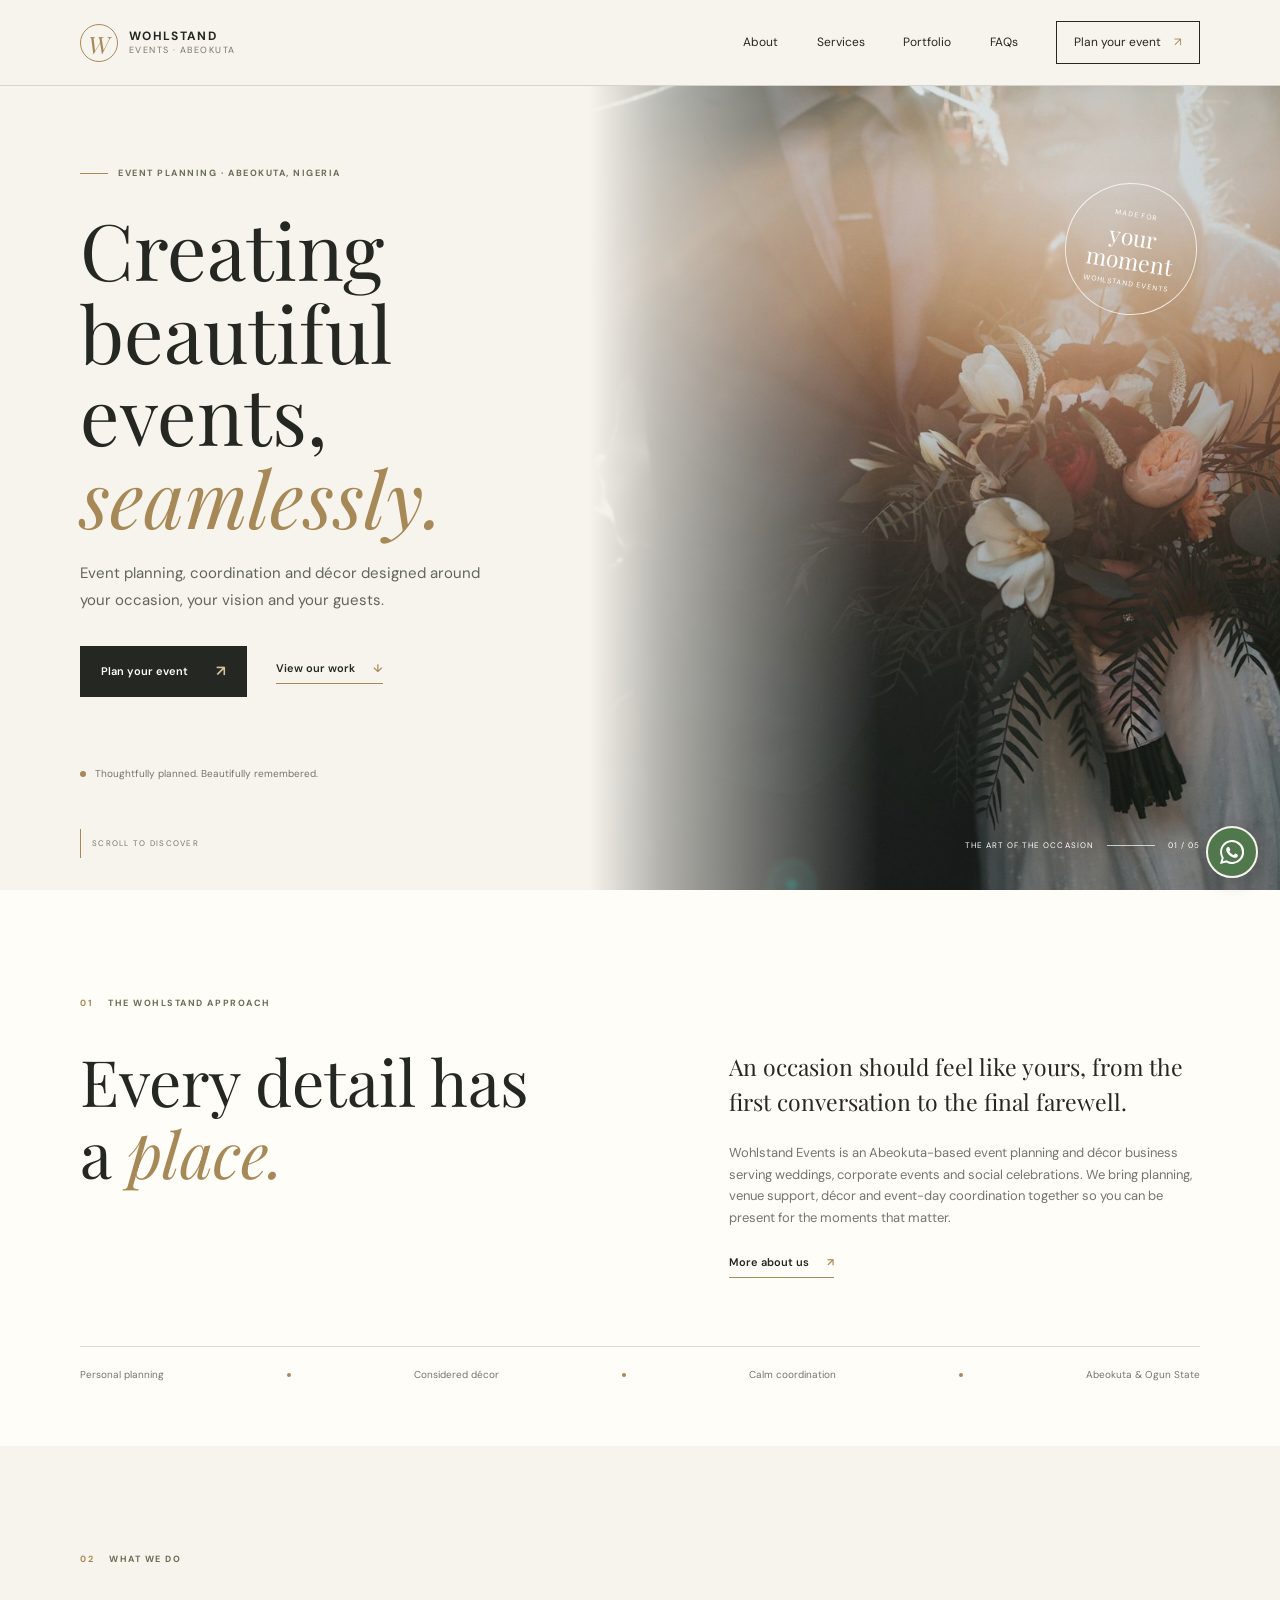
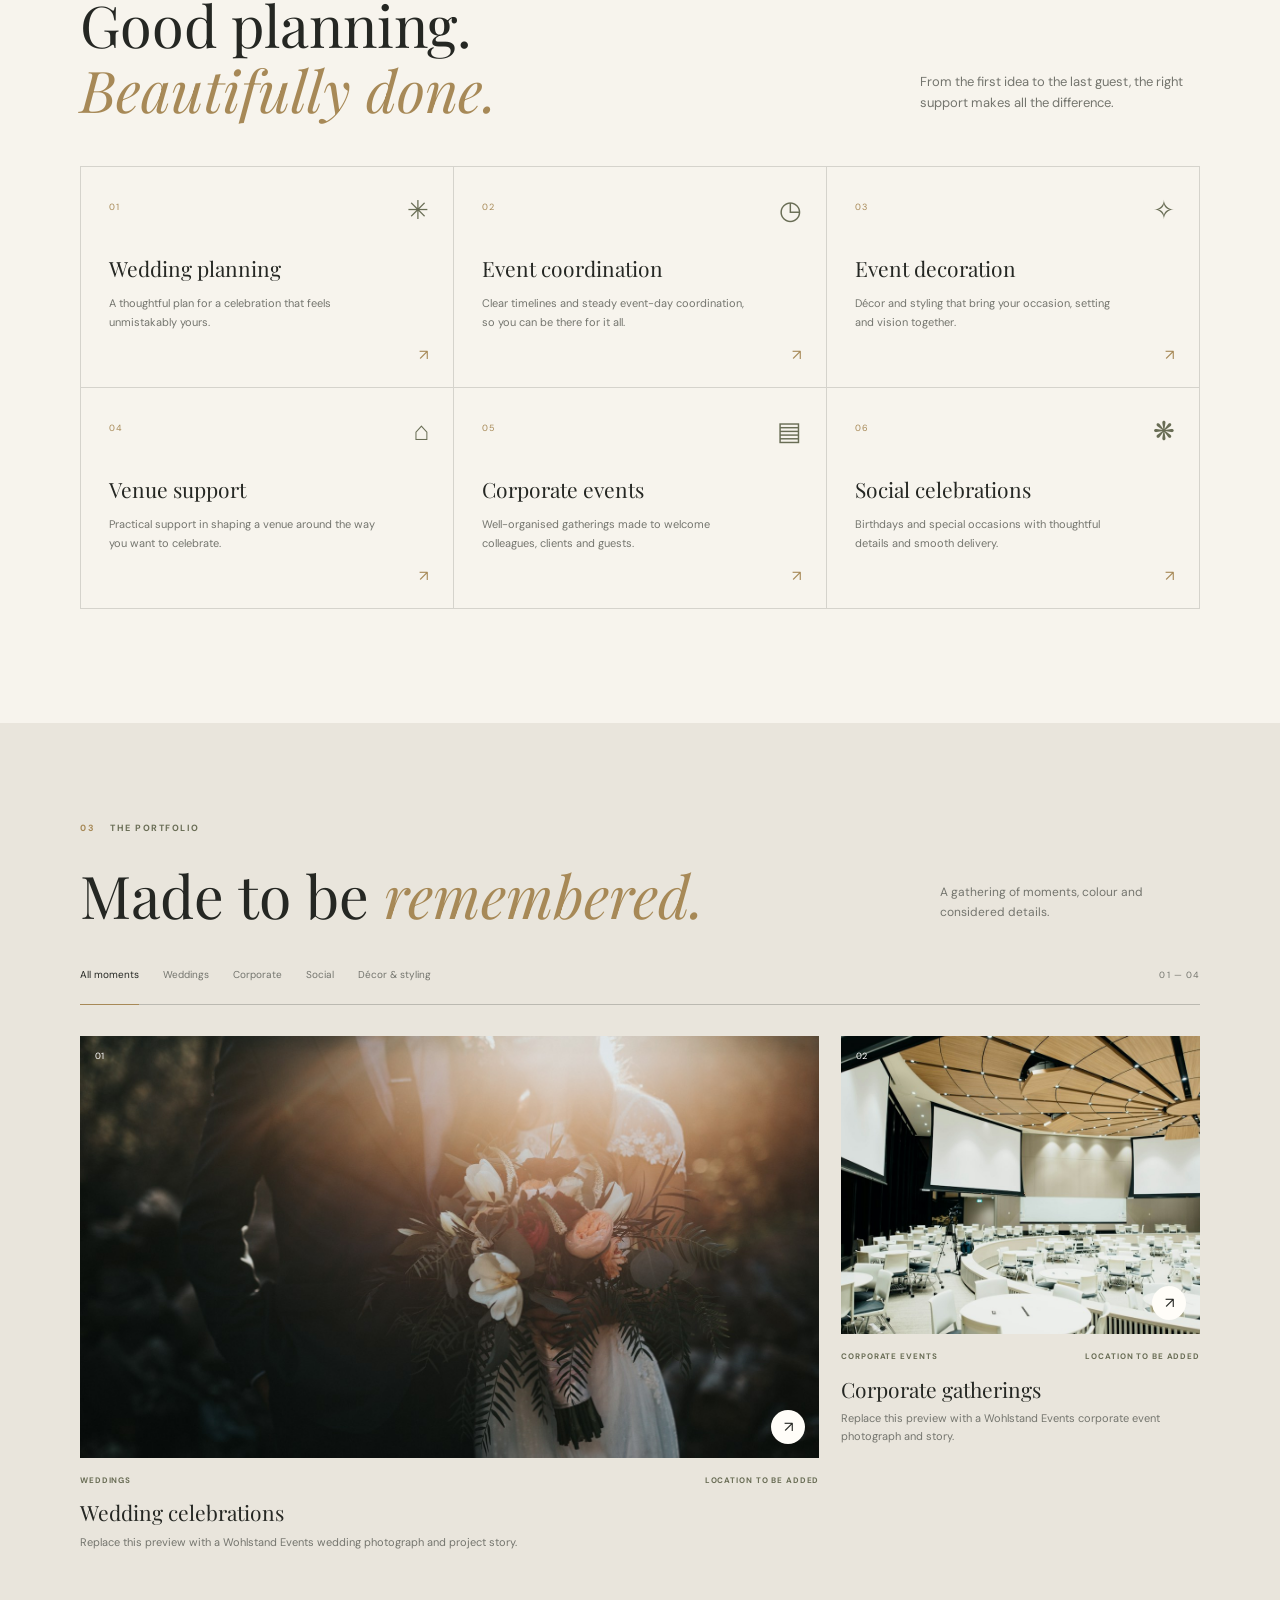
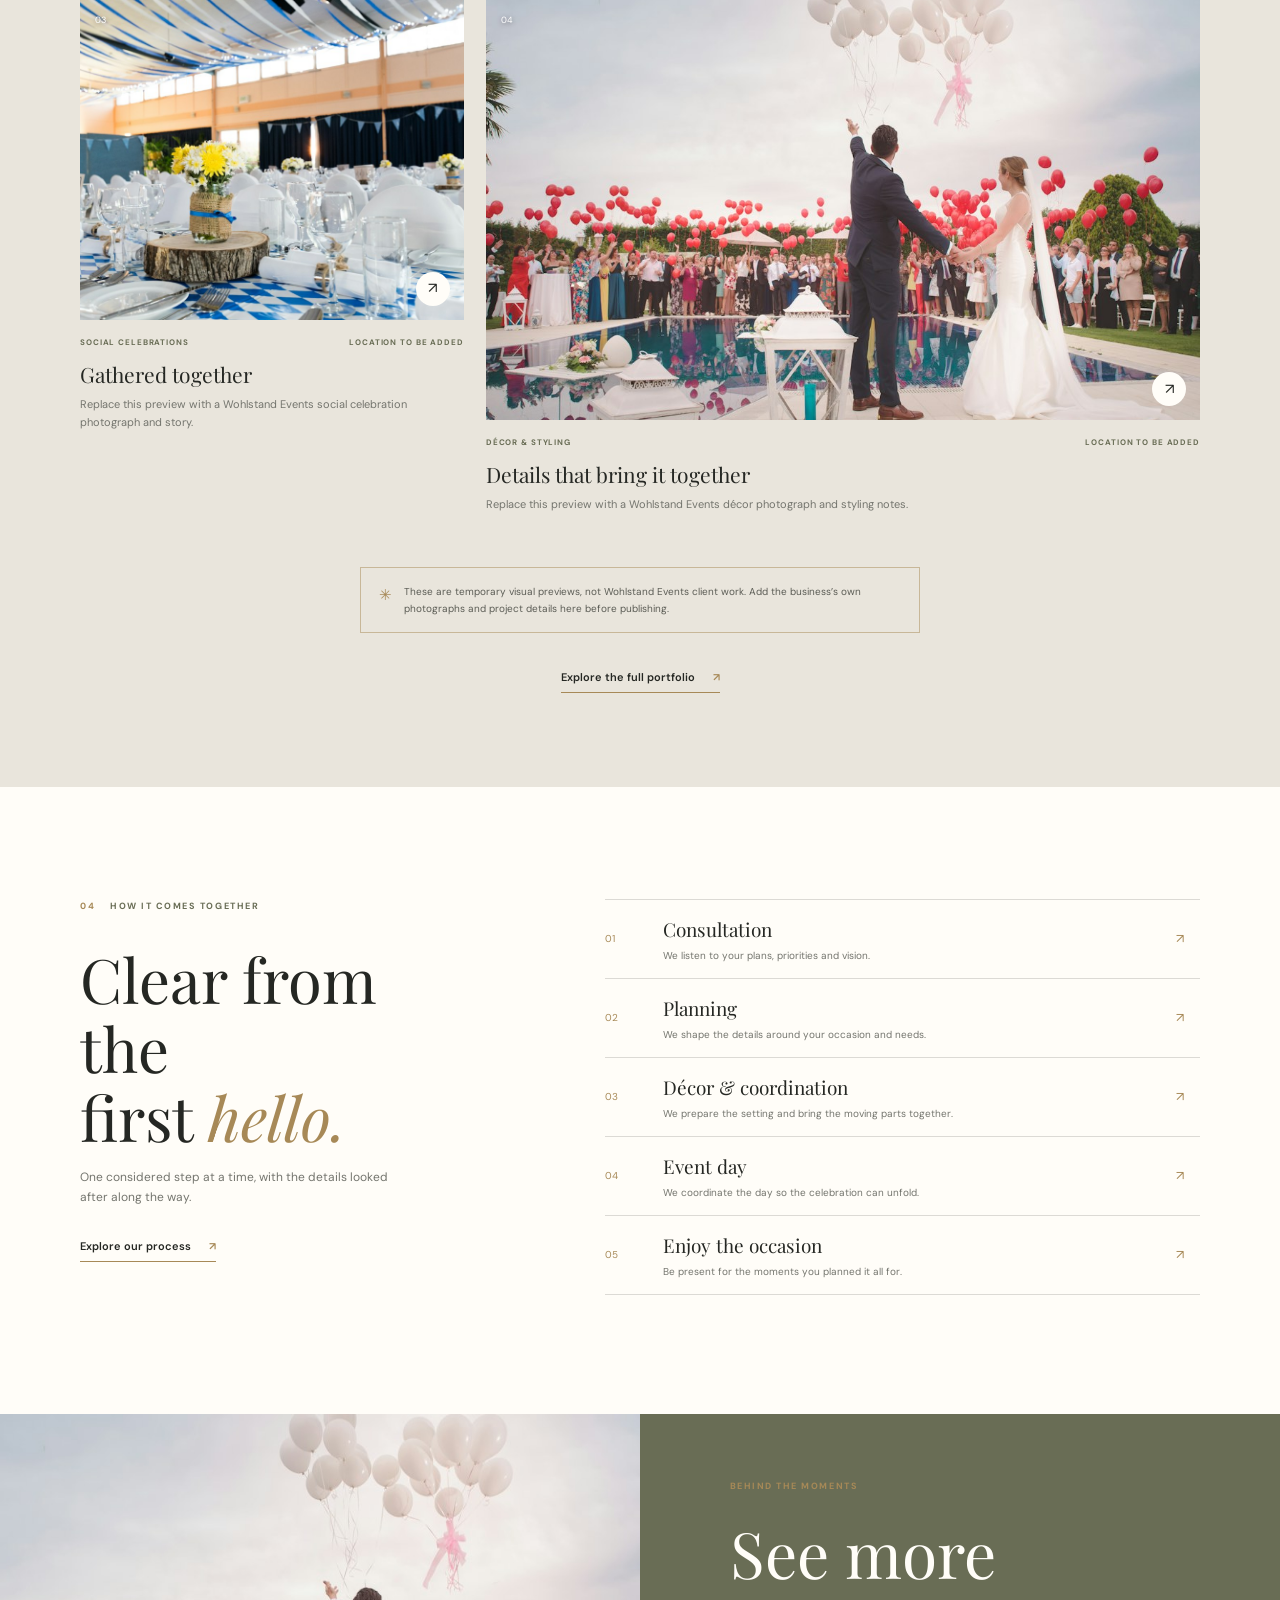
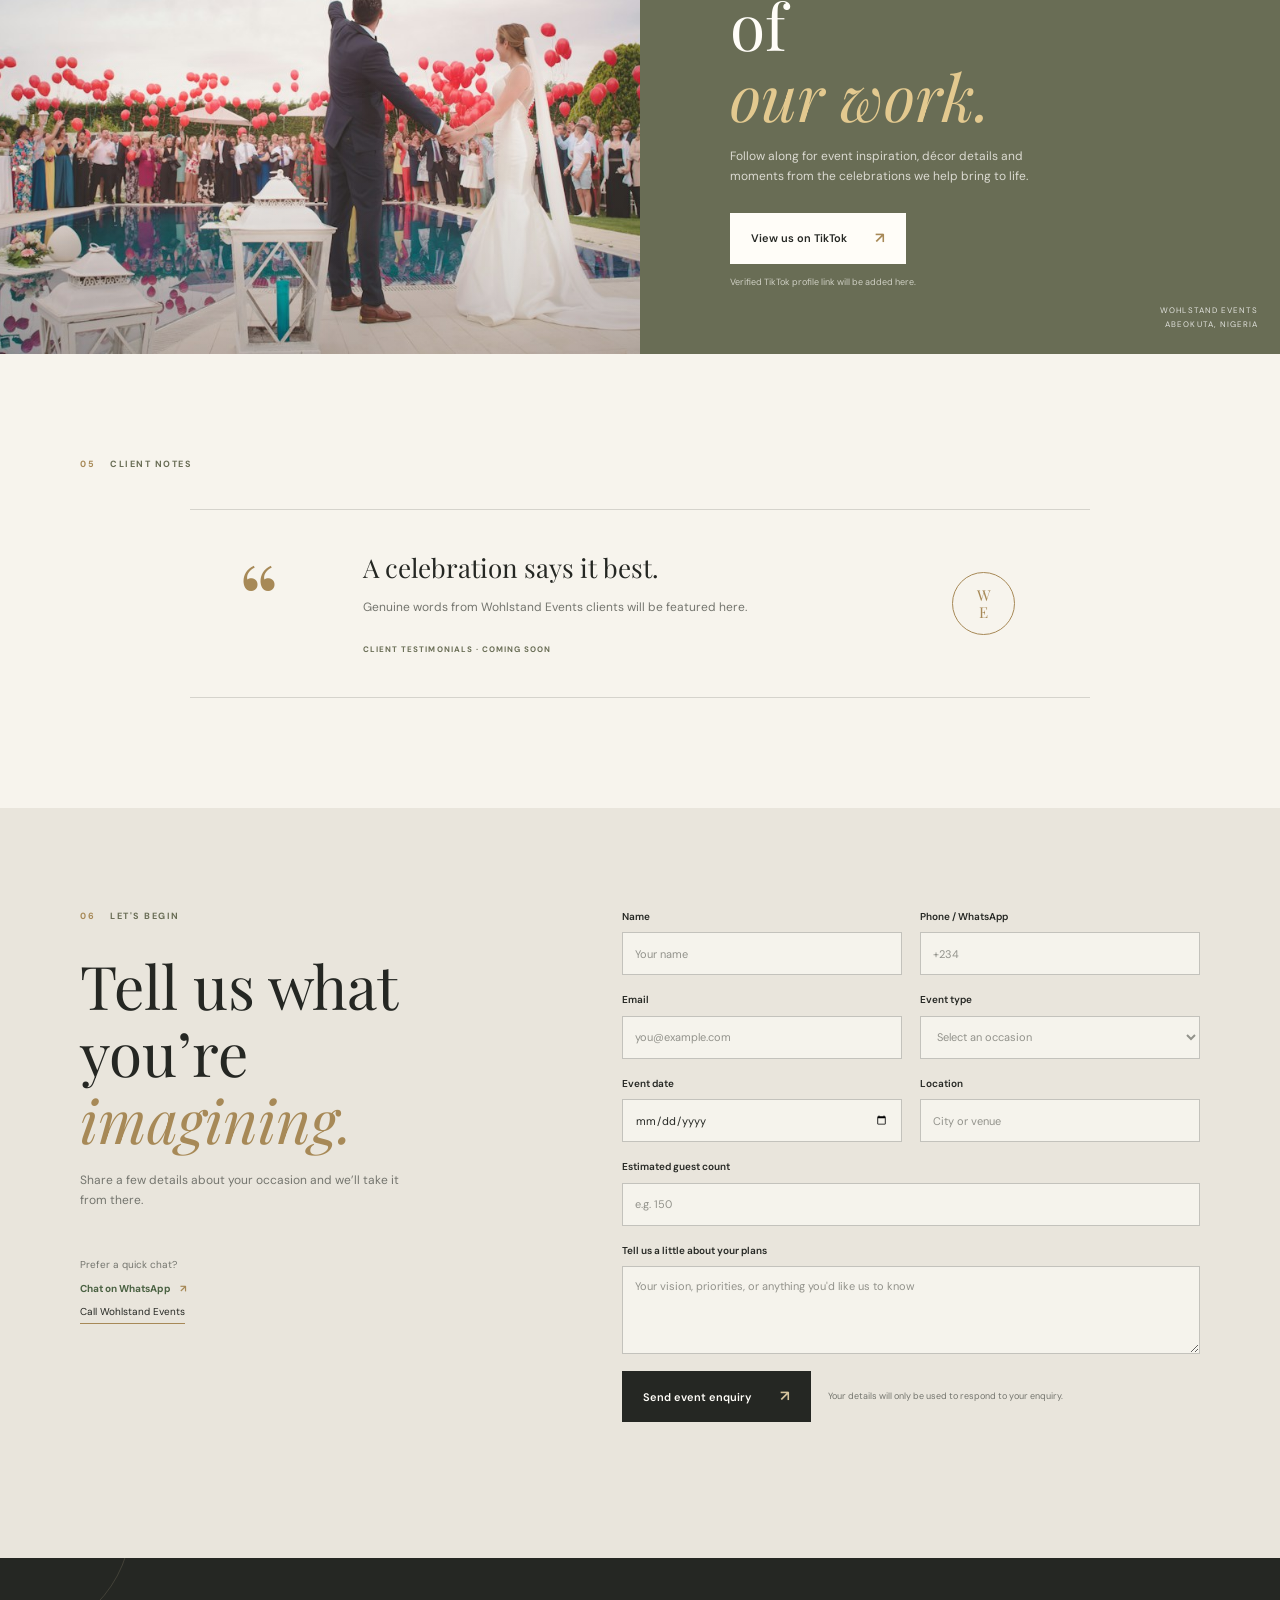
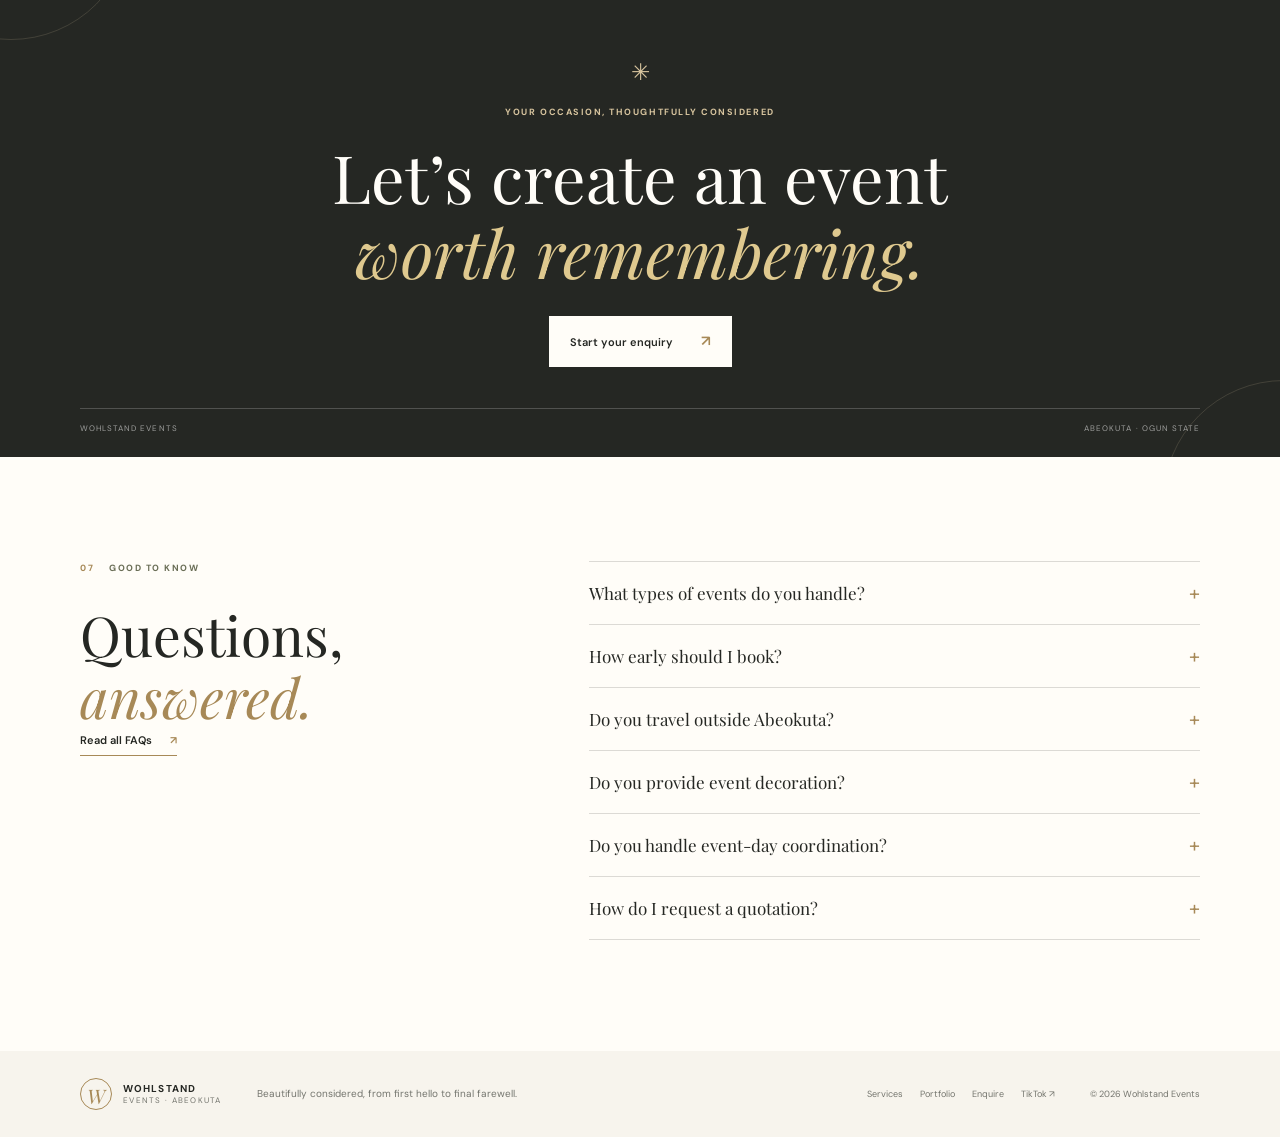
==== commit 588c36fc: "first commit" ====
--- a/index.html
+++ b/index.html
@@ -9,11 +9,10 @@
     <meta property="og:type" content="website">
     <meta property="og:title" content="Wohlstand Events | Thoughtful Events, Seamlessly Delivered">
     <meta property="og:description" content="Event planning, coordination and décor designed around your occasion, your vision and your guests.">
-    <meta property="og:image" content="https://images.unsplash.com/photo-1519741497674-611481863552?auto=format&fit=crop&w=1200&q=82">
+    <meta property="og:image" content="assets/wedding-reception.jpg">
     <title>Wohlstand Events | Event Planner & Decorator in Abeokuta</title>
     <link rel="preconnect" href="https://fonts.googleapis.com">
     <link rel="preconnect" href="https://fonts.gstatic.com" crossorigin>
-    <link rel="preconnect" href="https://images.unsplash.com">
     <link href="https://fonts.googleapis.com/css2?family=DM+Sans:wght@400;500;600;700&family=Playfair+Display:wght@400;500;600&display=swap" rel="stylesheet">
     <link rel="stylesheet" href="styles.css">
     <script src="script.js" defer></script>
@@ -21,7 +20,7 @@
   <body>
     <a class="skip-link" href="#main">Skip to content</a>
     <header class="site-header" id="top">
-      <a class="wordmark" href="#top" aria-label="Wohlstand Events home">
+      <a class="wordmark" href="index.html" aria-label="Wohlstand Events home">
         <span class="wordmark-mark" aria-hidden="true">W</span>
         <span class="wordmark-type"><strong>WOHLSTAND</strong><small>EVENTS · ABEOKUTA</small></span>
       </a>
@@ -29,11 +28,11 @@
         <span></span><span></span>
       </button>
       <nav class="site-nav" id="site-nav" aria-label="Main navigation">
-        <a href="#about">Our approach</a>
-        <a href="#services">Services</a>
-        <a href="#portfolio">Selected work</a>
-        <a href="#faq">FAQs</a>
-        <a class="nav-cta" href="#enquiry">Plan your event <span aria-hidden="true">↗</span></a>
+        <a href="about.html">About</a>
+        <a href="services.html">Services</a>
+        <a href="portfolio.html">Portfolio</a>
+        <a href="faq.html">FAQs</a>
+        <a class="nav-cta" href="contact.html#enquiry">Plan your event <span aria-hidden="true">↗</span></a>
       </nav>
     </header>
 
@@ -44,13 +43,13 @@
           <h1 id="hero-title">Creating beautiful<br>events, <em>seamlessly.</em></h1>
           <p class="hero-intro">Event planning, coordination and décor designed around your occasion, your vision and your guests.</p>
           <div class="hero-actions">
-            <a class="button button-dark" href="#enquiry">Plan your event <span aria-hidden="true">↗</span></a>
-            <a class="text-link" href="#portfolio">View our work <span aria-hidden="true">↓</span></a>
+            <a class="button button-dark" href="contact.html#enquiry">Plan your event <span aria-hidden="true">↗</span></a>
+            <a class="text-link" href="portfolio.html">View our work <span aria-hidden="true">↓</span></a>
           </div>
           <div class="hero-note"><span class="note-dot"></span> Thoughtfully planned. Beautifully remembered.</div>
         </div>
         <div class="hero-visual">
-          <img class="hero-image" src="https://images.unsplash.com/photo-1519741497674-611481863552?auto=format&fit=crop&w=1500&q=85" alt="Warmly lit wedding reception with a long table dressed for an intimate celebration" fetchpriority="high">
+          <img class="hero-image" src="assets/wedding-reception.jpg" alt="Warmly lit wedding reception with a long table dressed for an intimate celebration" fetchpriority="high">
           <div class="hero-image-wash"></div>
           <div class="hero-photo-caption"><span>THE ART OF THE OCCASION</span><i></i><span>01 / 05</span></div>
           <div class="hero-stamp" aria-hidden="true"><span>MADE FOR</span><strong>your<br>moment</strong><span>WOHLSTAND EVENTS</span></div>
@@ -65,7 +64,7 @@
           <div class="intro-copy">
             <p class="lead">An occasion should feel like yours, from the first conversation to the final farewell.</p>
             <p>Wohlstand Events is an Abeokuta-based event planning and décor business serving weddings, corporate events and social celebrations. We bring planning, venue support, décor and event-day coordination together so you can be present for the moments that matter.</p>
-            <a class="underlined-link" href="#services">How we can help <span aria-hidden="true">↗</span></a>
+            <a class="underlined-link" href="about.html">More about us <span aria-hidden="true">↗</span></a>
           </div>
         </div>
         <div class="approach-strip" aria-label="Our approach">
@@ -79,12 +78,12 @@
           <p>From the first idea to the last guest, the right support makes all the difference.</p>
         </div>
         <div class="services-grid">
-          <article class="service-item"><span class="service-number">01</span><span class="service-symbol" aria-hidden="true">✳</span><h3>Wedding planning</h3><p>A thoughtful plan for a celebration that feels unmistakably yours.</p><a href="#enquiry" aria-label="Enquire about wedding planning">↗</a></article>
-          <article class="service-item"><span class="service-number">02</span><span class="service-symbol" aria-hidden="true">◷</span><h3>Event coordination</h3><p>Clear timelines and steady event-day coordination, so you can be there for it all.</p><a href="#enquiry" aria-label="Enquire about event coordination">↗</a></article>
-          <article class="service-item"><span class="service-number">03</span><span class="service-symbol" aria-hidden="true">✧</span><h3>Event decoration</h3><p>Décor and styling that bring your occasion, setting and vision together.</p><a href="#enquiry" aria-label="Enquire about event decoration">↗</a></article>
-          <article class="service-item"><span class="service-number">04</span><span class="service-symbol" aria-hidden="true">⌂</span><h3>Venue support</h3><p>Practical support in shaping a venue around the way you want to celebrate.</p><a href="#enquiry" aria-label="Enquire about venue support">↗</a></article>
-          <article class="service-item"><span class="service-number">05</span><span class="service-symbol" aria-hidden="true">▤</span><h3>Corporate events</h3><p>Well-organised gatherings made to welcome colleagues, clients and guests.</p><a href="#enquiry" aria-label="Enquire about corporate events">↗</a></article>
-          <article class="service-item"><span class="service-number">06</span><span class="service-symbol" aria-hidden="true">❋</span><h3>Social celebrations</h3><p>Birthdays and special occasions with thoughtful details and smooth delivery.</p><a href="#enquiry" aria-label="Enquire about social celebrations">↗</a></article>
+          <article class="service-item"><span class="service-number">01</span><span class="service-symbol" aria-hidden="true">✳</span><h3>Wedding planning</h3><p>A thoughtful plan for a celebration that feels unmistakably yours.</p><a href="services.html#wedding-planning" aria-label="Read about wedding planning">↗</a></article>
+          <article class="service-item"><span class="service-number">02</span><span class="service-symbol" aria-hidden="true">◷</span><h3>Event coordination</h3><p>Clear timelines and steady event-day coordination, so you can be there for it all.</p><a href="services.html#event-coordination" aria-label="Read about event coordination">↗</a></article>
+          <article class="service-item"><span class="service-number">03</span><span class="service-symbol" aria-hidden="true">✧</span><h3>Event decoration</h3><p>Décor and styling that bring your occasion, setting and vision together.</p><a href="services.html#event-decoration" aria-label="Read about event decoration">↗</a></article>
+          <article class="service-item"><span class="service-number">04</span><span class="service-symbol" aria-hidden="true">⌂</span><h3>Venue support</h3><p>Practical support in shaping a venue around the way you want to celebrate.</p><a href="services.html#venue-support" aria-label="Read about venue support">↗</a></article>
+          <article class="service-item"><span class="service-number">05</span><span class="service-symbol" aria-hidden="true">▤</span><h3>Corporate events</h3><p>Well-organised gatherings made to welcome colleagues, clients and guests.</p><a href="services.html#corporate-events" aria-label="Read about corporate events">↗</a></article>
+          <article class="service-item"><span class="service-number">06</span><span class="service-symbol" aria-hidden="true">❋</span><h3>Social celebrations</h3><p>Birthdays and special occasions with thoughtful details and smooth delivery.</p><a href="services.html#social-celebrations" aria-label="Read about social celebrations">↗</a></article>
         </div>
       </section>
 
@@ -106,7 +105,7 @@
         <div class="portfolio-grid" id="portfolio-grid" aria-live="polite">
           <article class="portfolio-card portfolio-card-large" data-category="weddings" data-project="wedding-table">
             <button class="portfolio-image-button" type="button" aria-label="View wedding celebration details">
-              <img src="https://images.unsplash.com/photo-1519741497674-611481863552?auto=format&fit=crop&w=1200&q=80" alt="Wedding reception table and floral details" loading="lazy">
+              <img src="assets/wedding-reception.jpg" alt="Wedding reception table and floral details" loading="lazy">
               <span class="image-index">01</span><span class="image-open" aria-hidden="true">↗</span>
             </button>
             <div class="project-meta"><span>WEDDINGS</span><span>LOCATION TO BE ADDED</span></div>
@@ -114,7 +113,7 @@
           </article>
           <article class="portfolio-card" data-category="corporate" data-project="corporate-gathering">
             <button class="portfolio-image-button" type="button" aria-label="View corporate event details">
-              <img src="https://images.unsplash.com/photo-1511578314322-379afb476865?auto=format&fit=crop&w=900&q=80" alt="Guests gathered at a formal event" loading="lazy">
+              <img src="assets/corporate-event.jpg" alt="Guests gathered at a formal event" loading="lazy">
               <span class="image-index">02</span><span class="image-open" aria-hidden="true">↗</span>
             </button>
             <div class="project-meta"><span>CORPORATE EVENTS</span><span>LOCATION TO BE ADDED</span></div>
@@ -122,7 +121,7 @@
           </article>
           <article class="portfolio-card" data-category="social" data-project="social-celebration">
             <button class="portfolio-image-button" type="button" aria-label="View social celebration details">
-              <img src="https://images.unsplash.com/photo-1464366400600-7168b8af9bc3?auto=format&fit=crop&w=900&q=80" alt="An intimate celebration table decorated with flowers and candles" loading="lazy">
+              <img src="assets/celebration-table.jpg" alt="An intimate celebration table decorated with flowers and candles" loading="lazy">
               <span class="image-index">03</span><span class="image-open" aria-hidden="true">↗</span>
             </button>
             <div class="project-meta"><span>SOCIAL CELEBRATIONS</span><span>LOCATION TO BE ADDED</span></div>
@@ -130,7 +129,7 @@
           </article>
           <article class="portfolio-card portfolio-card-tall" data-category="decor" data-project="decor-details">
             <button class="portfolio-image-button" type="button" aria-label="View event decoration details">
-              <img src="https://images.unsplash.com/photo-1511285560929-80b456fea0bc?auto=format&fit=crop&w=1000&q=80" alt="Floral event styling and wedding table decorations" loading="lazy">
+              <img src="assets/floral-details.jpg" alt="Floral event styling and wedding table decorations" loading="lazy">
               <span class="image-index">04</span><span class="image-open" aria-hidden="true">↗</span>
             </button>
             <div class="project-meta"><span>DÉCOR & STYLING</span><span>LOCATION TO BE ADDED</span></div>
@@ -138,10 +137,11 @@
           </article>
         </div>
         <div class="portfolio-note"><span class="note-asterisk">✳</span><p>These are temporary visual previews, not Wohlstand Events client work. Add the business’s own photographs and project details here before publishing.</p></div>
+        <div class="section-more-link"><a class="underlined-link" href="portfolio.html">Explore the full portfolio <span aria-hidden="true">↗</span></a></div>
       </section>
 
       <section class="process-section section-pad" id="process">
-        <div class="process-side"><div class="section-kicker"><span>04</span><span>HOW IT COMES TOGETHER</span></div><h2>Clear from the<br>first <em>hello.</em></h2><p>One considered step at a time, with the details looked after along the way.</p><a class="underlined-link" href="#enquiry">Start a conversation <span aria-hidden="true">↗</span></a></div>
+        <div class="process-side"><div class="section-kicker"><span>04</span><span>HOW IT COMES TOGETHER</span></div><h2>Clear from the<br>first <em>hello.</em></h2><p>One considered step at a time, with the details looked after along the way.</p><a class="underlined-link" href="about.html#process">Explore our process <span aria-hidden="true">↗</span></a></div>
         <ol class="process-list">
           <li><span>01</span><div><h3>Consultation</h3><p>We listen to your plans, priorities and vision.</p></div><span class="process-mark">↗</span></li>
           <li><span>02</span><div><h3>Planning</h3><p>We shape the details around your occasion and needs.</p></div><span class="process-mark">↗</span></li>
@@ -152,7 +152,7 @@
       </section>
 
       <section class="social-section">
-        <div class="social-photo" aria-hidden="true"><img src="https://images.unsplash.com/photo-1511285560929-80b456fea0bc?auto=format&fit=crop&w=1000&q=80" alt="" loading="lazy"></div>
+        <div class="social-photo" aria-hidden="true"><img src="assets/floral-details.jpg" alt="" loading="lazy"></div>
         <div class="social-copy"><div class="section-kicker"><span>BEHIND THE MOMENTS</span></div><h2>See more of<br><em>our work.</em></h2><p>Follow along for event inspiration, décor details and moments from the celebrations we help bring to life.</p><a class="button button-light social-link" data-social-link href="#enquiry">View us on TikTok <span aria-hidden="true">↗</span></a><small class="social-note" data-social-note>Verified TikTok profile link will be added here.</small></div>
         <div class="social-side-note">WOHLSTAND EVENTS<br>ABEOKUTA, NIGERIA</div>
       </section>
@@ -178,7 +178,7 @@
       <section class="final-cta section-pad"><span class="final-flower" aria-hidden="true">✳</span><p class="eyebrow">YOUR OCCASION, THOUGHTFULLY CONSIDERED</p><h2>Let’s create an event<br><em>worth remembering.</em></h2><a class="button button-light" href="#enquiry">Start your enquiry <span aria-hidden="true">↗</span></a><div class="final-cta-bottom"><span>WOHLSTAND EVENTS</span><span>ABEOKUTA · OGUN STATE</span></div></section>
 
       <section class="faq-section section-pad" id="faq">
-        <div class="faq-heading"><div class="section-kicker"><span>07</span><span>GOOD TO KNOW</span></div><h2>Questions, <em>answered.</em></h2></div>
+        <div class="faq-heading"><div class="section-kicker"><span>07</span><span>GOOD TO KNOW</span></div><h2>Questions, <em>answered.</em></h2><a class="underlined-link" href="faq.html">Read all FAQs <span aria-hidden="true">↗</span></a></div>
         <div class="faq-list">
           <details><summary>What types of events do you handle?<span aria-hidden="true">+</span></summary><p>Wohlstand Events serves weddings, corporate events and social celebrations in Abeokuta and beyond.</p></details>
           <details><summary>How early should I book?<span aria-hidden="true">+</span></summary><p>Timing depends on your event date and the support you need. Reach out as soon as you have a date in mind so availability and next steps can be discussed.</p></details>
@@ -190,9 +190,9 @@
       </section>
     </main>
 
-    <footer class="site-footer"><a class="wordmark footer-wordmark" href="#top"><span class="wordmark-mark" aria-hidden="true">W</span><span class="wordmark-type"><strong>WOHLSTAND</strong><small>EVENTS · ABEOKUTA</small></span></a><span>Beautifully considered, from first hello to final farewell.</span><div class="footer-links"><a href="#services">Services</a><a href="#portfolio">Portfolio</a><a href="#enquiry">Enquire</a><a data-social-link href="#enquiry">TikTok ↗</a></div><small>© <span id="current-year"></span> Wohlstand Events</small></footer>
+    <footer class="site-footer"><a class="wordmark footer-wordmark" href="index.html"><span class="wordmark-mark" aria-hidden="true">W</span><span class="wordmark-type"><strong>WOHLSTAND</strong><small>EVENTS · ABEOKUTA</small></span></a><span>Beautifully considered, from first hello to final farewell.</span><div class="footer-links"><a href="services.html">Services</a><a href="portfolio.html">Portfolio</a><a href="contact.html#enquiry">Enquire</a><a data-social-link href="contact.html">TikTok ↗</a></div><small>© <span id="current-year"></span> Wohlstand Events</small></footer>
 
-    <a class="whatsapp-float" data-whatsapp-link href="#enquiry" aria-label="Chat with Wohlstand Events on WhatsApp"><svg viewBox="0 0 24 24" aria-hidden="true"><path d="M20.5 3.5A11.8 11.8 0 0 0 12.1 0C5.5 0 .1 5.4.1 12c0 2.1.6 4.2 1.6 6L0 24l6.2-1.6a12 12 0 0 0 5.9 1.5h.1c6.6 0 12-5.4 12-12 0-3.2-1.3-6.2-3.7-8.4Zm-8.4 18.4h-.1c-1.8 0-3.6-.5-5.1-1.4l-.4-.2-3.7 1 1-3.6-.3-.4A9.8 9.8 0 0 1 2 12c0-5.5 4.5-10 10-10a10 10 0 0 1 10 10c0 5.5-4.4 9.9-9.9 9.9Zm5.5-7.4c-.3-.1-1.7-.8-2-.9-.3-.1-.5-.1-.7.2-.2.3-.7.9-.9 1.1-.2.2-.3.2-.6.1-.3-.1-1.2-.5-2.3-1.4-.8-.7-1.4-1.6-1.6-1.9-.2-.3 0-.4.1-.6l.4-.5c.1-.2.2-.3.3-.5.1-.2 0-.4 0-.5-.1-.1-.7-1.6-1-2.1-.2-.6-.5-.5-.7-.5h-.6c-.2 0-.5.1-.8.4-.3.3-1 1-1 2.4s1 2.8 1.1 3c.1.2 2 3.1 4.9 4.3.7.3 1.2.5 1.7.6.7.2 1.3.2 1.8.1.6-.1 1.7-.7 1.9-1.4.2-.7.2-1.3.2-1.4-.1-.2-.3-.3-.6-.4Z"/></svg></a>
+    <a class="whatsapp-float" data-whatsapp-link href="contact.html#enquiry" aria-label="Chat with Wohlstand Events on WhatsApp"><svg viewBox="0 0 24 24" aria-hidden="true"><path d="M20.5 3.5A11.8 11.8 0 0 0 12.1 0C5.5 0 .1 5.4.1 12c0 2.1.6 4.2 1.6 6L0 24l6.2-1.6a12 12 0 0 0 5.9 1.5h.1c6.6 0 12-5.4 12-12 0-3.2-1.3-6.2-3.7-8.4Zm-8.4 18.4h-.1c-1.8 0-3.6-.5-5.1-1.4l-.4-.2-3.7 1 1-3.6-.3-.4A9.8 9.8 0 0 1 2 12c0-5.5 4.5-10 10-10a10 10 0 0 1 10 10c0 5.5-4.4 9.9-9.9 9.9Zm5.5-7.4c-.3-.1-1.7-.8-2-.9-.3-.1-.5-.1-.7.2-.2.3-.7.9-.9 1.1-.2.2-.3.2-.6.1-.3-.1-1.2-.5-2.3-1.4-.8-.7-1.4-1.6-1.6-1.9-.2-.3 0-.4.1-.6l.4-.5c.1-.2.2-.3.3-.5.1-.2 0-.4 0-.5-.1-.1-.7-1.6-1-2.1-.2-.6-.5-.5-.7-.5h-.6c-.2 0-.5.1-.8.4-.3.3-1 1-1 2.4s1 2.8 1.1 3c.1.2 2 3.1 4.9 4.3.7.3 1.2.5 1.7.6.7.2 1.3.2 1.8.1.6-.1 1.7-.7 1.9-1.4.2-.7.2-1.3.2-1.4-.1-.2-.3-.3-.6-.4Z"/></svg></a>
 
     <dialog class="project-dialog" id="project-dialog" aria-labelledby="dialog-title"><button class="dialog-close" type="button" aria-label="Close project details">×</button><img class="dialog-image" id="dialog-image" src="" alt=""><div class="dialog-copy"><div class="project-meta"><span id="dialog-category"></span><span id="dialog-location"></span></div><h2 id="dialog-title"></h2><p id="dialog-description"></p><button class="share-project" type="button">Share this project <span aria-hidden="true">↗</span></button><p class="share-status" role="status" aria-live="polite"></p></div></dialog>
   </body>
--- a/styles.css
+++ b/styles.css
@@ -328,4 +328,99 @@
   .dialog-image { max-height: 38svh; }
   .dialog-copy { padding: 20px 20px 24px; }
   .dialog-copy h2 { font-size: 25px; }
+}
+
+.site-nav a[aria-current="page"]:not(.nav-cta) { color: var(--gold); }
+.site-nav .nav-cta[aria-current="page"] { background: var(--ink); color: var(--paper); }
+.inner-hero { display: grid; min-height: 570px; grid-template-columns: .93fr 1.07fr; align-items: stretch; padding-left: var(--page-pad); overflow: hidden; }
+.inner-hero-copy { z-index: 1; align-self: center; padding: 70px 40px 70px 0; }
+.inner-hero-copy h1 { margin: 28px 0 18px; font-family: var(--serif); font-size: clamp(49px, 5.6vw, 76px); font-weight: 400; line-height: 1.08; }
+.inner-hero-copy > p { max-width: 420px; margin-bottom: 25px; color: var(--muted); font-size: 13px; }
+.inner-hero-photo { position: relative; min-height: 570px; overflow: hidden; }
+.inner-hero-photo::after { position: absolute; inset: 0; background: linear-gradient(90deg, rgba(247,244,237,.38), transparent 33%, rgba(31,33,30,.12)); content: ""; }
+.inner-hero-photo img { position: absolute; inset: 0; object-position: center; }
+.inner-hero-photo > span { position: absolute; z-index: 1; right: var(--page-pad); bottom: 25px; color: white; font-size: 8px; letter-spacing: .14em; text-shadow: 0 1px 5px rgba(0,0,0,.5); }
+.detail-intro { padding-top: 100px; padding-bottom: 100px; background: var(--paper); }
+.detail-intro-grid { display: grid; grid-template-columns: .9fr 1.1fr; gap: 9vw; margin-top: 33px; }
+.detail-intro-grid h2, .contact-after h2 { margin: 0; font-family: var(--serif); font-size: clamp(43px, 4.9vw, 65px); font-weight: 400; line-height: 1.13; }
+.detail-intro-grid > div { max-width: 570px; }
+.detail-intro-grid p { color: var(--muted); font-size: 12px; }
+.detail-intro-grid p.lead { color: var(--ink); font-family: var(--serif); font-size: 22px; line-height: 1.5; }
+.approach-detail { padding-top: 88px; padding-bottom: 99px; }
+.approach-detail-grid { display: grid; grid-template-columns: repeat(3, 1fr); margin-top: 36px; border-top: 1px solid var(--line); border-left: 1px solid var(--line); }
+.approach-detail-grid article { min-height: 230px; padding: 24px; border-right: 1px solid var(--line); border-bottom: 1px solid var(--line); }
+.approach-detail-grid article > span, .service-detail-list article > span:first-child { color: var(--gold); font-size: 9px; font-weight: 700; letter-spacing: .12em; }
+.approach-detail-grid h3 { margin: 35px 0 10px; font-family: var(--serif); font-size: 24px; font-weight: 400; }
+.approach-detail-grid p { max-width: 300px; margin: 0; color: var(--muted); font-size: 11px; }
+.service-detail-list { padding-top: 18px; padding-bottom: 101px; background: var(--paper); }
+.service-detail-list article { position: relative; display: grid; grid-template-columns: .48fr 1fr 70px; gap: 32px; align-items: start; padding: 36px 0; border-bottom: 1px solid var(--line); scroll-margin-top: 25px; }
+.service-detail-list article:first-child { border-top: 1px solid var(--line); }
+.service-detail-list article > span:first-child { padding-top: 11px; }
+.service-detail-list article h2 { margin: 0 0 10px; font-family: var(--serif); font-size: 31px; font-weight: 400; }
+.service-detail-list article p { max-width: 590px; margin-bottom: 17px; color: var(--muted); font-size: 12px; }
+.service-detail-icon { justify-self: end; color: var(--olive); font-family: var(--serif); font-size: 32px; }
+.detail-cta { display: grid; justify-items: center; padding-top: 86px; padding-bottom: 88px; background: var(--olive); color: var(--paper); text-align: center; }
+.detail-cta .eyebrow { margin-bottom: 14px; color: #e0d7c4; }
+.detail-cta h2 { margin: 0 0 24px; font-family: var(--serif); font-size: clamp(42px, 5vw, 68px); font-weight: 400; line-height: 1.13; }
+.detail-cta h2 em { color: #e3c98f; }
+.portfolio-page-section { padding-top: 72px; }
+.portfolio-grid-page { margin-top: 38px; }
+.section-more-link { display: flex; justify-content: center; margin-top: 35px; }
+.faq-page { display: grid; grid-template-columns: .72fr 1.28fr; gap: 9vw; padding-top: 105px; padding-bottom: 112px; background: var(--paper); }
+.faq-page-intro h2 { margin: 28px 0 16px; font-family: var(--serif); font-size: clamp(42px, 4.5vw, 61px); font-weight: 400; line-height: 1.12; }
+.faq-page-intro > p { max-width: 340px; margin-bottom: 22px; color: var(--muted); font-size: 12px; }
+.faq-list-page { align-self: start; }
+.faq-list-page summary { min-height: 70px; font-size: 18px; }
+.faq-list-page details p { margin-bottom: 23px; font-size: 12px; }
+.contact-page-enquiry { padding-top: 90px; padding-bottom: 97px; }
+.contact-location { max-width: 290px; margin-top: 9px; color: var(--muted); font-size: 10px; }
+.contact-after { display: grid; grid-template-columns: 1fr 1fr auto; align-items: center; gap: 35px; padding-top: 67px; padding-bottom: 72px; background: var(--paper); }
+.contact-after h2 { margin-top: 22px; font-size: clamp(38px, 4vw, 55px); }
+.contact-after > p { max-width: 420px; margin: 0; color: var(--muted); font-size: 12px; }
+.contact-after .underlined-link { white-space: nowrap; }
+
+@media (max-width: 900px) {
+  .inner-hero { min-height: 490px; }
+  .inner-hero-photo { min-height: 490px; }
+  .inner-hero-copy h1 { font-size: clamp(45px, 6.4vw, 65px); }
+  .detail-intro-grid { gap: 5vw; }
+  .service-detail-list article { grid-template-columns: .38fr 1fr 42px; gap: 20px; }
+  .faq-page { gap: 5vw; }
+  .contact-after { grid-template-columns: 1fr 1fr; }
+  .contact-after .underlined-link { grid-column: 2; }
+}
+@media (max-width: 680px) {
+  .inner-hero { min-height: 0; grid-template-columns: 1fr; padding: 0; }
+  .inner-hero-copy { padding: 49px 22px 31px; }
+  .inner-hero-copy .section-kicker { flex-wrap: wrap; font-size: 8px; }
+  .inner-hero-copy h1 { margin: 22px 0 15px; font-size: clamp(47px, 12.3vw, 64px); }
+  .inner-hero-copy > p { max-width: 360px; font-size: 12px; }
+  .inner-hero-photo { min-height: 310px; max-height: 360px; }
+  .inner-hero-photo > span { right: 22px; bottom: 16px; font-size: 7px; }
+  .detail-intro { padding-top: 70px; padding-bottom: 68px; }
+  .detail-intro-grid { grid-template-columns: 1fr; gap: 22px; margin-top: 25px; }
+  .detail-intro-grid h2, .contact-after h2 { font-size: 43px; }
+  .detail-intro-grid p.lead { font-size: 20px; }
+  .approach-detail { padding-top: 67px; padding-bottom: 72px; }
+  .approach-detail-grid { grid-template-columns: 1fr; margin-top: 25px; }
+  .approach-detail-grid article { min-height: 0; padding: 21px; }
+  .approach-detail-grid h3 { margin: 22px 0 7px; font-size: 21px; }
+  .service-detail-list { padding: 5px 22px 70px; }
+  .service-detail-list article { grid-template-columns: 1fr 35px; gap: 12px; padding: 24px 0; }
+  .service-detail-list article > span:first-child { grid-column: 1 / -1; padding: 0; }
+  .service-detail-list article > div { grid-column: 1; grid-row: 2; }
+  .service-detail-list article h2 { font-size: 25px; }
+  .service-detail-list article p { font-size: 11px; }
+  .service-detail-icon { grid-column: 2; grid-row: 2; font-size: 27px; }
+  .detail-cta { padding-top: 66px; padding-bottom: 70px; }
+  .detail-cta h2 { font-size: 43px; }
+  .portfolio-page-section { padding-top: 63px; }
+  .portfolio-grid-page { margin-right: 22px; margin-left: 22px; }
+  .faq-page { grid-template-columns: 1fr; gap: 34px; padding-top: 70px; padding-bottom: 77px; }
+  .faq-page-intro h2 { margin: 22px 0 13px; font-size: 43px; }
+  .faq-list-page summary { min-height: 63px; font-size: 16px; }
+  .contact-page-enquiry { padding-top: 69px; padding-bottom: 72px; }
+  .contact-after { grid-template-columns: 1fr; gap: 21px; padding-top: 58px; padding-bottom: 63px; }
+  .contact-after h2 { margin-top: 19px; }
+  .contact-after .underlined-link { grid-column: auto; justify-self: start; }
 }
